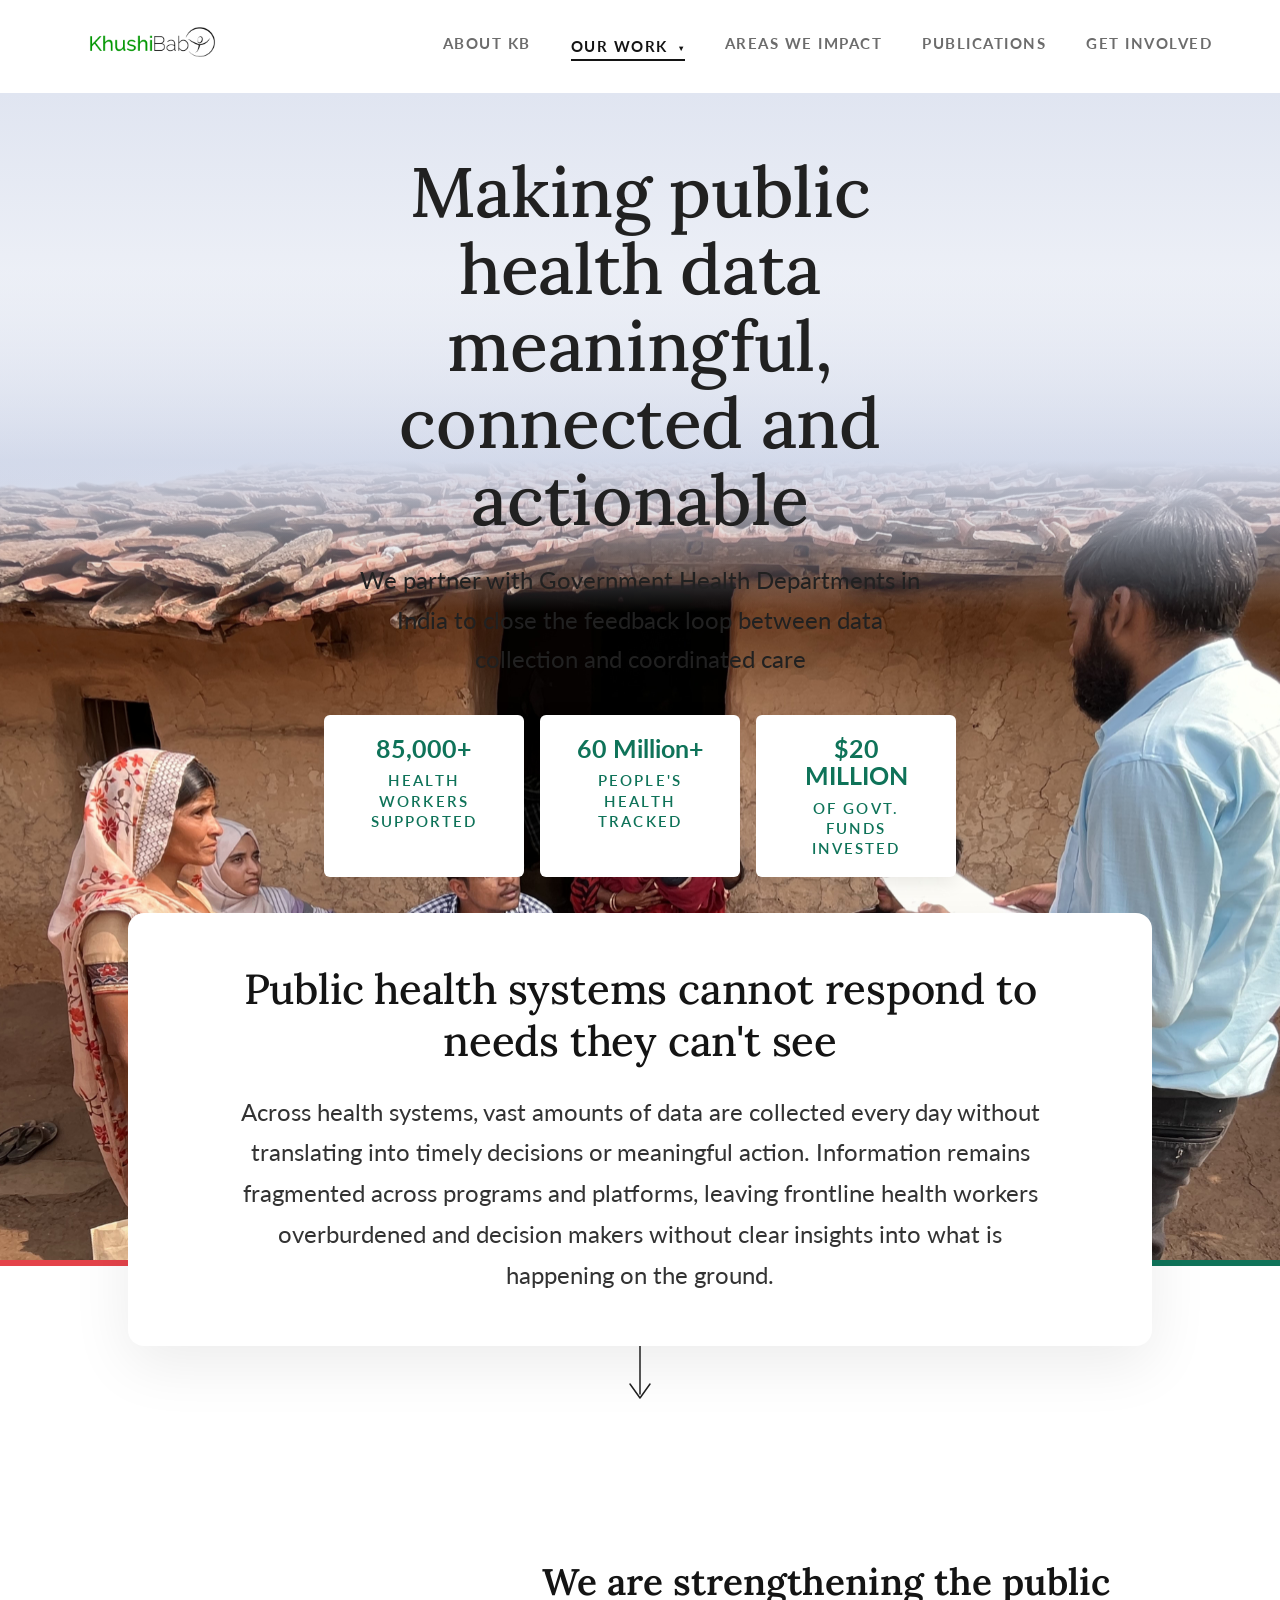
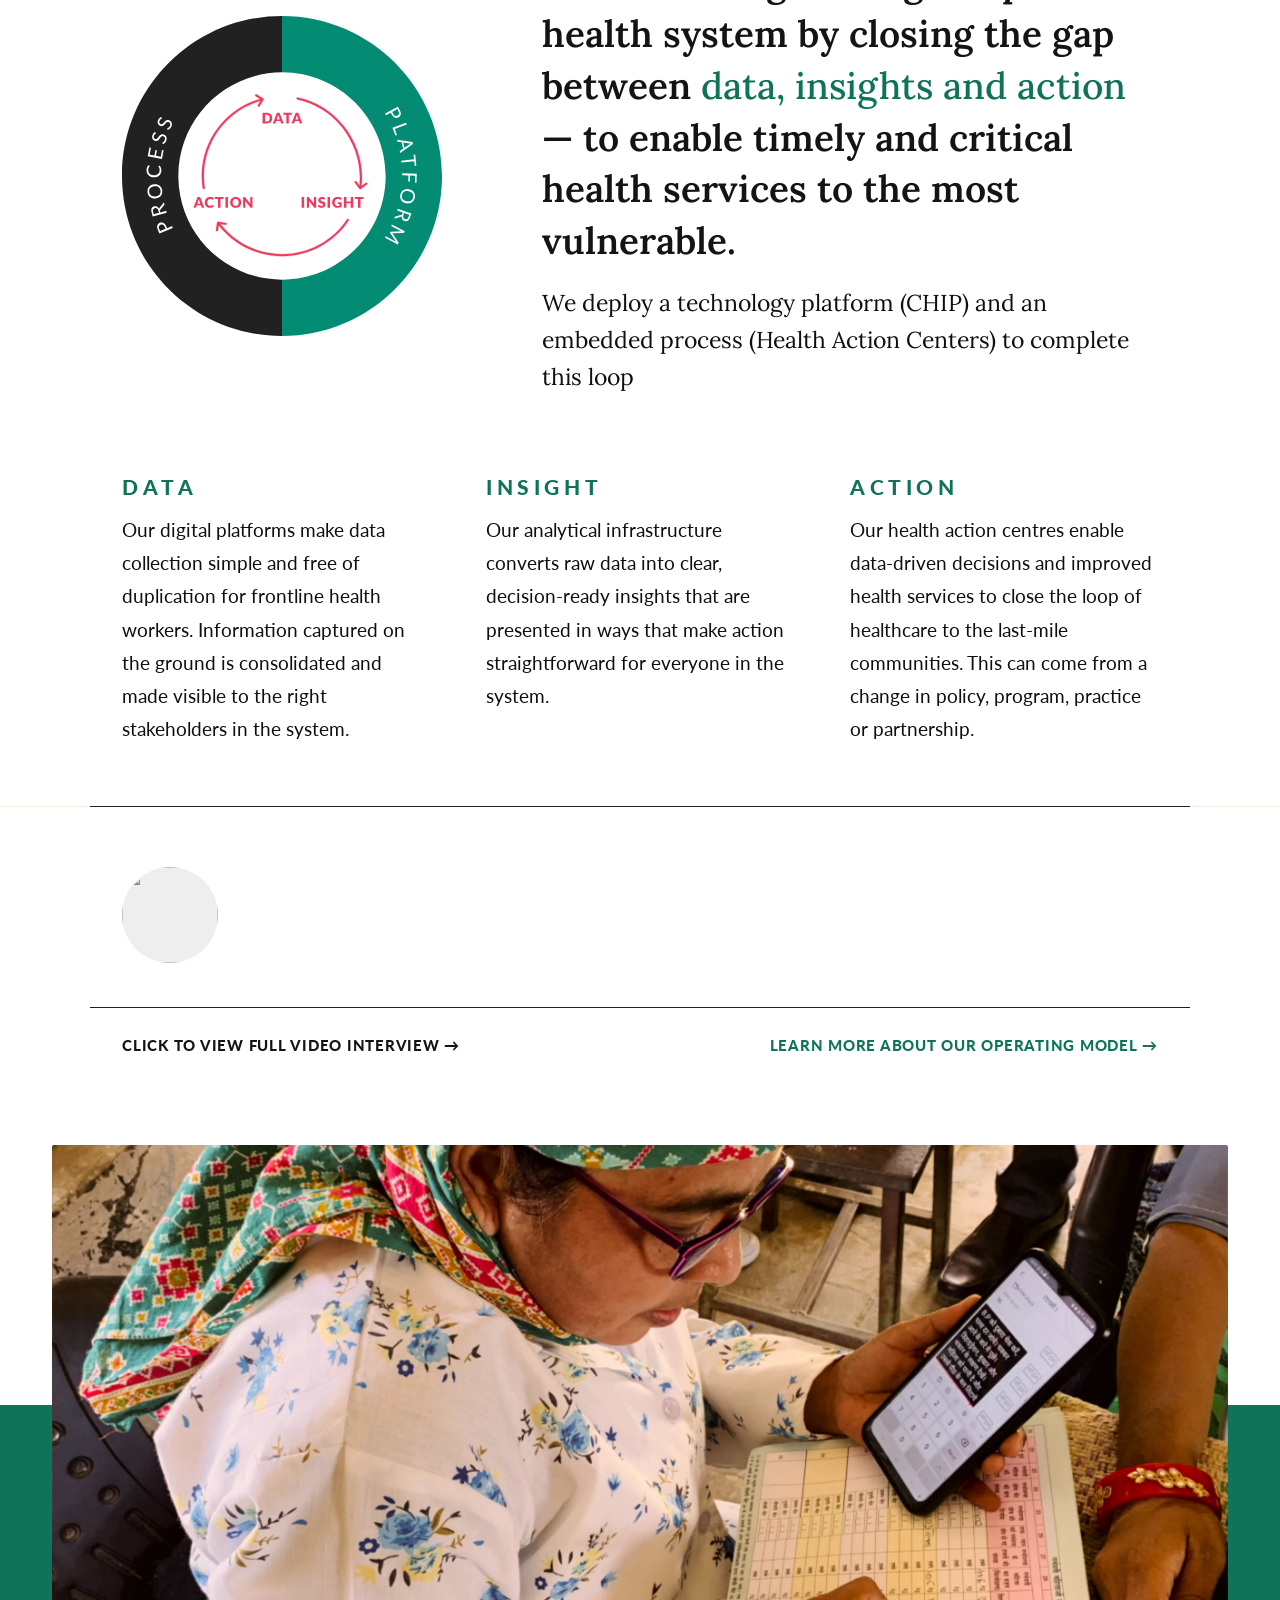
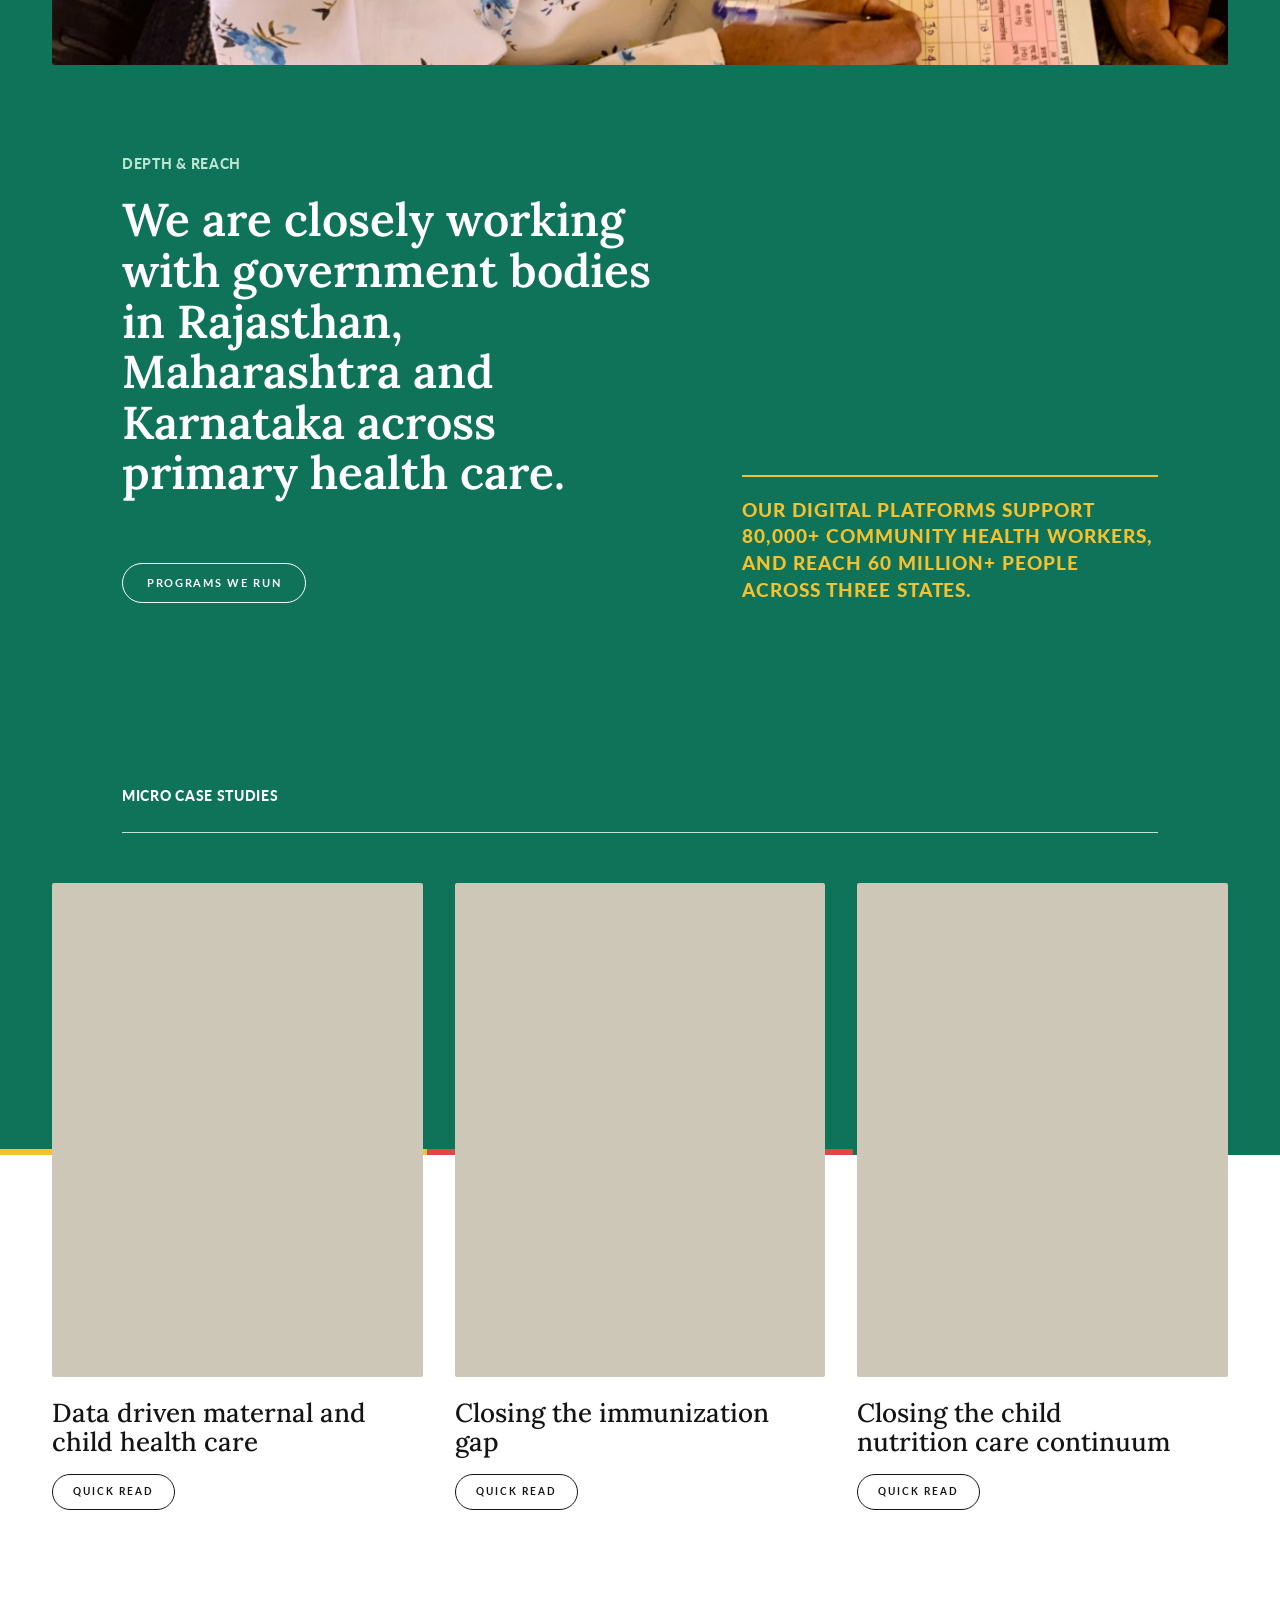
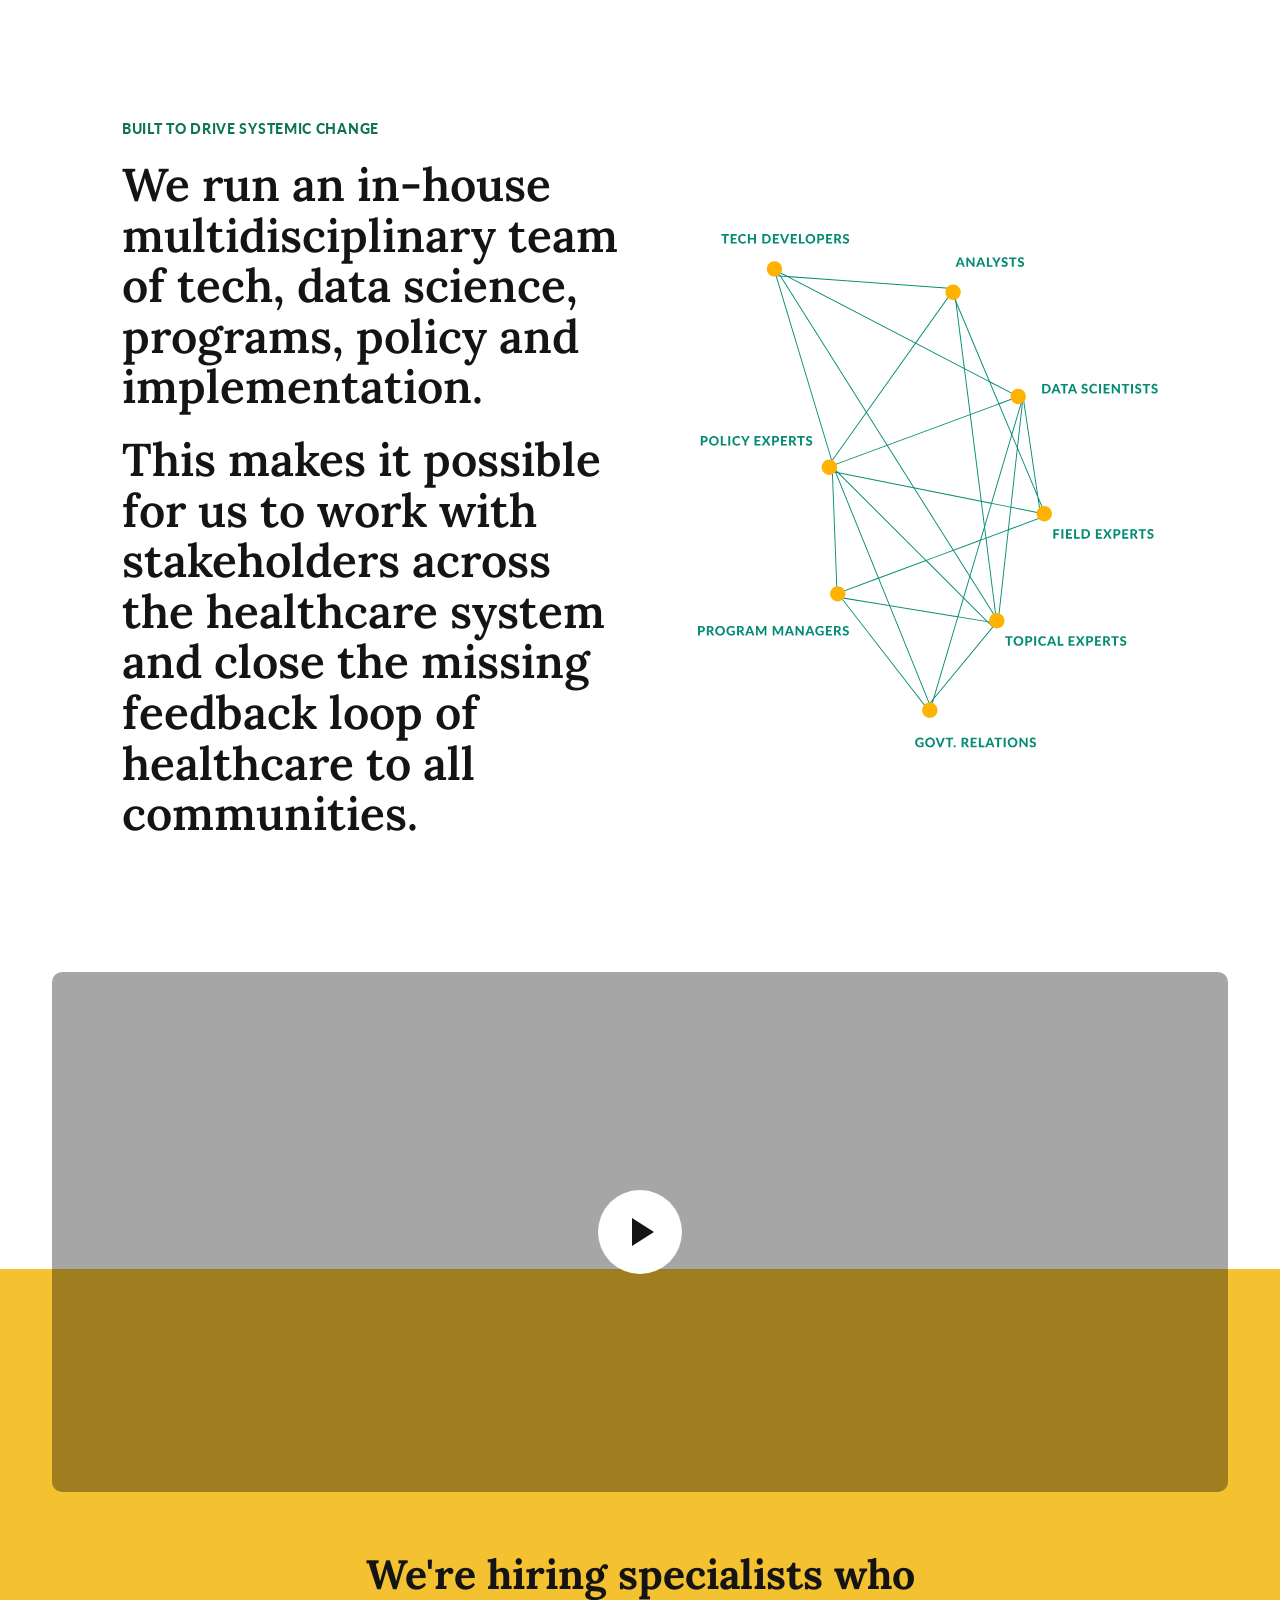
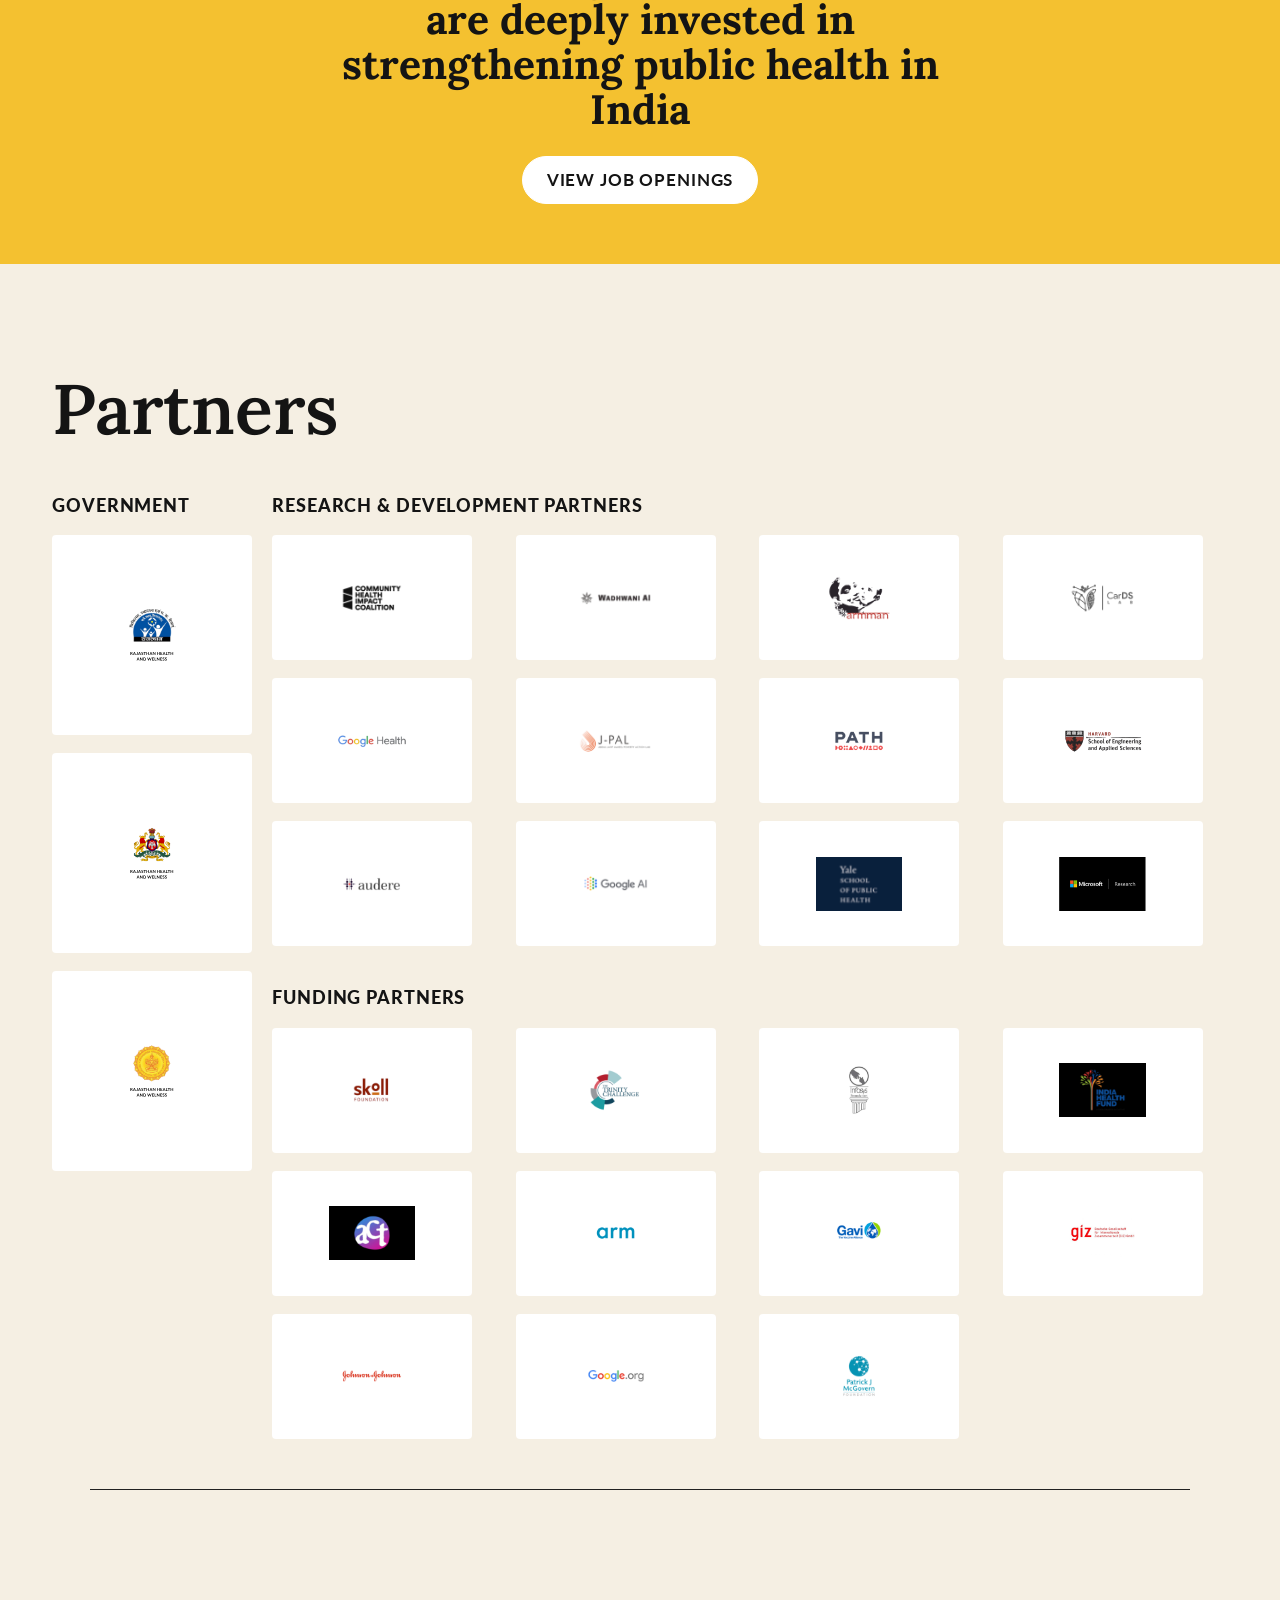
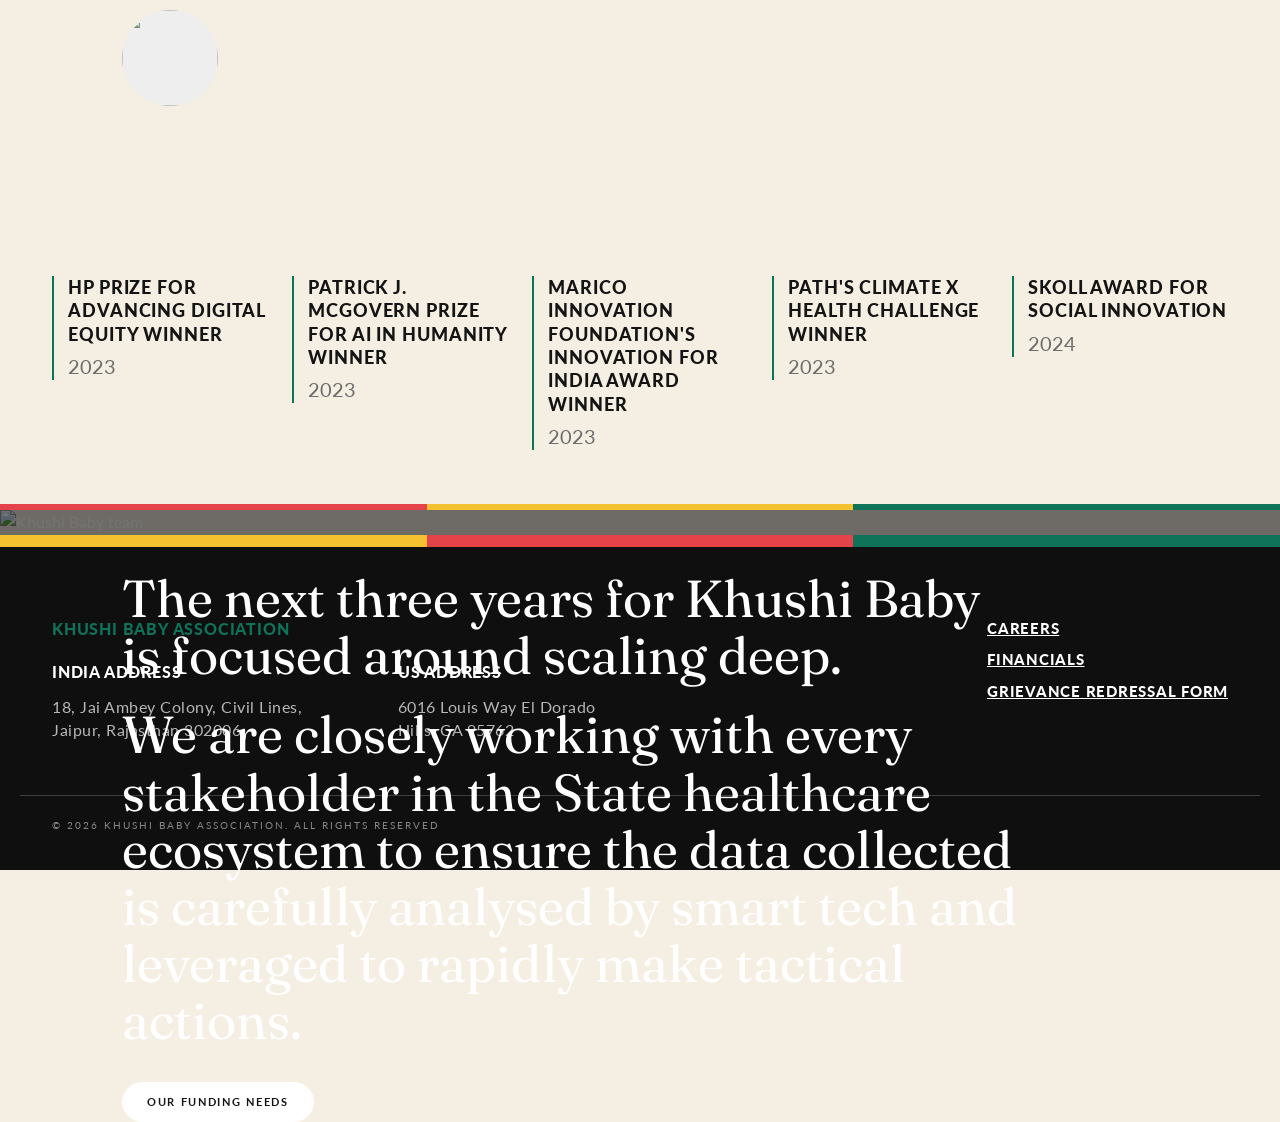
==== index.html @ cdf69fa7 "first commit" ====
<!DOCTYPE html>
<html lang="en">
<head>
<meta charset="UTF-8" />
<meta name="viewport" content="width=device-width, initial-scale=1.0" />
<title>Khushi Baby — Making public health data meaningful</title>
<link rel="preconnect" href="https://fonts.googleapis.com">
<link rel="preconnect" href="https://fonts.gstatic.com" crossorigin>
<link href="https://fonts.googleapis.com/css2?family=Lora:ital,wght@0,400;0,500;0,600;0,700;1,400;1,500&family=Lato:wght@300;400;700;900&family=Fraunces:opsz,wght@72,400;72,500;72,600;72,700&display=swap" rel="stylesheet">
<link rel="stylesheet" href="styles.css">
<style>
  /* =============================================================
     INDEX — page-specific styles (frame-1)
     ============================================================= */

  /* ---------- HERO ---------- */
  .hero-wrap {
    position: relative;
  }
  /* Banner image — natural size, no cropping */
  .hero-wrap .hero-banner {
    width: 100%;
  }
  .hero-wrap .hero-banner img {
    width: 100%;
    height: auto;
    display: block;
  }
  /* All content sits on top of the image */
  .hero-overlay {
    position: absolute;
    top: 0; left: 0; right: 0;
    z-index: 2;
    display: flex;
    flex-direction: column;
    align-items: center;
    text-align: center;
    padding: 60px 32px 80px;
    max-width: 1100px;
    margin: 0 auto;
    left: 50%;
    transform: translateX(-50%);
  }
  .hero-overlay h1 {
    font-size: 70px;
    max-width: 70vw;
    margin: 0 auto 22px;
    line-height: 1.1;
    font-weight: 500;
    color: #212121;
  }
  .hero-overlay .lede {
    max-width: 640px;
    margin: 0 auto 36px;
    font-size: 24px;
    color: #212121;
    line-height: 1.65;
  }
  .hero-stats {
    display: flex;
    gap: 16px;
    justify-content: center;
    flex-wrap: nowrap;
    width: 100%;
    margin-bottom: 36px;
  }

  /* ---------- QUOTE CARD (on hero image, below stats) ---------- */
  .quote-card {
    background: #fff;
    width: 80vw;
    padding: 50px 64px;
    z-index: 3;
    box-shadow: 0 18px 60px rgba(0,0,0,0.08);
    text-align: center;
    border-radius: 16px;
  }
  .quote-card h2 {
    font-family: 'Lora', serif;
    font-size: 42px;
    font-weight: 500;
    margin-bottom: 24px;
    line-height: 1.25;
    max-width: 820px;
    margin-left: auto;
    margin-right: auto;
  }
  .quote-card p {
    font-family: 'Lato', sans-serif;
    max-width: 820px;
    margin: 0 auto;
    font-size: 24px;
    font-weight: 400;
    color: var(--text-body);
    line-height: 1.7;
  }

  /* ---------- DOWN ARROW ---------- */
  .hero-arrow {
    display: flex;
    justify-content: center;
    padding: 40px 0;
    background: #ffffff;
  }

  /* ---------- DIA SECTION (light) ---------- */
  .dia-dark {
    background: #ffffff;
    color: var(--text-body);
    padding: 110px 0 60px;
  }
  .dia-dark-inner {
    max-width: 1100px;
    margin: 0 auto;
    padding: 0 32px;
    display: grid;
    grid-template-columns: 340px 1fr;
    gap: 80px;
    align-items: center;
  }
  .dia-chart { width: 320px; position: relative; }
  .dia-chart img { width: 100%; height: auto; display: block; }

  .dia-dark .lead {
    font-family: 'Lora', serif;
    font-size: 37px;
    color: var(--text-dark);
    line-height: 1.4;
    margin: 0 0 18px;
    font-weight: 600;
  }
  .dia-dark .lead em {
    color: var(--green);
    font-style: normal;
    font-weight: 500;
  }
  .dia-dark .sub {
    font-family: 'Lora', serif;
    font-size: 23px;
    font-weight: 400;
    color: var(--black);
    margin: 0;
    line-height: 1.6;
    max-width: 600px;
  }

  /* DATA / INSIGHT / ACTION three columns */
  .dia-cols-dark {
    max-width: 1100px;
    margin: 80px auto 0;
    padding: 0 32px;
    display: grid;
    grid-template-columns: repeat(3, 1fr);
    gap: 56px;
  }
  .dia-col-dark h4 {
    font-family: 'Lato', sans-serif;
    font-size: 21px;
    letter-spacing: 0.22em;
    text-transform: uppercase;
    color: var(--green);
    margin: 0 0 14px;
    font-weight: 900;
  }
  .dia-col-dark p {
    font-family: 'Lato', sans-serif;
    font-size: 19px;
    font-weight: 400;
    color: var(--black);
    line-height: 1.75;
    margin: 0;
  }

  /* ---------- Section divider ---------- */
  .section-divider {
    border: none;
    border-top: 1px solid #212121;
    max-width: 1100px;
    margin: 0 auto;
    width: 100%;
  }

  /* ---------- NEERAJ TESTIMONIAL (light) ---------- */
  .tst-dark {
    background: #ffffff;
    color: var(--text-body);
    padding: 60px 0 90px;
  }
  .tst-dark-inner {
    max-width: 1100px;
    margin: 0 auto;
    padding: 0 32px;
    display: grid;
    grid-template-columns: 240px 1fr;
    gap: 48px;
    align-items: start;
  }
  .tst-photo-col {
    display: flex;
    flex-direction: column;
    align-items: flex-start;
    text-align: left;
  }
  .tst-dark-inner img {
    width: 96px;
    height: 96px;
    border-radius: 999px;
    object-fit: cover;
    background: #eee;
    margin-bottom: 12px;
  }
  .tst-dark-inner .who {
    font-family: 'Lato', sans-serif;
    font-size: 17px;
    letter-spacing: 0;
    text-transform: uppercase;
    color: var(--text-dark);
    font-weight: 900;
  }
  .tst-dark-inner .role {
    font-family: 'Lato', sans-serif;
    font-size: 16px;
    letter-spacing: 0;
    text-transform: none;
    color: var(--text-muted);
    margin-top: 4px;
    font-weight: 400;
  }
  .tst-dark-inner blockquote {
    margin: 0;
    font-family: 'Lora', serif;
    font-size: 27px;
    color: var(--text-dark);
    line-height: 1.4;
    font-weight: 400;
    font-style: normal;
    letter-spacing: 0;
  }
  .tst-cta-row {
    max-width: 1100px;
    margin: 0 auto;
    padding: 0 32px;
    display: flex;
    justify-content: space-between;
    font-family: 'Lato', sans-serif;
    font-size: 15px;
    font-weight: 900;
    line-height: 1.3;
    letter-spacing: 0.05em;
    text-transform: uppercase;
  }
  .tst-cta-row a {
    color: var(--green);
    text-decoration: none;
  }
  .tst-cta-row a.white {
    color: var(--text-dark);
    text-decoration: none;
  }

  /* ---------- PHOTO BAND (half white / half green) ---------- */
  .img-band-split {
    position: relative;
    width: 100%;
    height: 520px;
  }
  .img-band-top {
    position: absolute;
    top: 0; left: 0; right: 0;
    height: 50%;
    background: #ffffff;
  }
  .img-band-bottom {
    position: absolute;
    bottom: 0; left: 0; right: 0;
    height: 50%;
    background: var(--green);
  }
  .img-band-photo {
    position: absolute;
    top: 0; left: 0; right: 0; bottom: 0;
    max-width: var(--max-w);
    margin: 0 auto;
    padding: 0 32px;
  }
  .img-band-photo img {
    width: 100%;
    height: 100%;
    object-fit: cover;
    border-radius: 2px;
    display: block;
  }

  /* ---------- GREEN CALLOUT (DEPTH & REACH) ---------- */
  .green-callout {
    background: var(--green);
    color: #fff;
    padding: 90px 0;
  }
  .green-callout-inner {
    max-width: 1100px;
    margin: 0 auto;
    padding: 0 32px;
    display: grid;
    grid-template-columns: 1.3fr 1fr;
    gap: 80px;
    align-items: end;
  }
  .green-callout .eyebrow {
    font-family: 'Lato', sans-serif;
    font-weight: 900;
    font-size: 14px;
    line-height: 1.3;
    letter-spacing: 0.05em;
    text-transform: uppercase;
    color: #bde4d1;
    margin-bottom: 22px;
  }
  .green-callout h2 {
    font-family: 'Lora', serif;
    color: #fff;
    font-size: 46px;
    font-weight: 600;
    max-width: 620px;
    margin-bottom: 32px;
    line-height: 1.1;
    letter-spacing: 0;
  }
  .green-callout .yellow-side {
    background: none;
    padding: 0;
  }
  .green-callout .yellow-side p {
    font-family: 'Lato', sans-serif;
    font-size: 19px;
    font-weight: 900;
    line-height: 1.4;
    letter-spacing: 0.05em;
    text-transform: uppercase;
    margin: 0;
    color: var(--yellow);
  }

  /* ---------- CASE STUDIES (split bg) ---------- */
  .cs-split {
    position: relative;
    padding: 90px 0 100px;
  }
  .cs-split-green {
    position: absolute;
    top: 0; left: 0; right: 0;
    height: 50%;
    background: var(--green);
  }
  .cs-stripe {
    position: absolute;
    top: 50%;
    left: 0; right: 0;
    transform: translateY(-50%);
    z-index: 1;
  }
  .cs-split-cream {
    position: absolute;
    bottom: 0; left: 0; right: 0;
    height: 50%;
    background: #ffffff;
  }
  .cs-content {
    position: relative;
    z-index: 2;
  }
  .cs-eyebrow {
    text-align: left;
    max-width: 1100px;
    margin: 0 auto 24px;
    padding: 0 32px;
  }
  .cs-eyebrow .label {
    display: inline-block;
    font-family: 'Lato', sans-serif;
    font-size: 14px;
    letter-spacing: 0.05em;
    text-transform: uppercase;
    color: #fff;
    font-weight: 900;
  }
  .cs-eyebrow-line {
    border: none;
    border-top: 1px solid #bde4d1;
    max-width: calc(1100px - 64px);
    margin: 0 auto 50px;
    width: 100%;
  }
  .cs-grid {
    max-width: var(--max-w);
    margin: 0 auto;
    padding: 0 32px;
    display: grid;
    grid-template-columns: repeat(3, 1fr);
    gap: 32px;
  }
  .cs-card {
    background: transparent;
  }
  .cs-card .ph {
    width: 100%;
    aspect-ratio: 3/4;
    background: #cdc7b7 center/cover no-repeat;
    border-radius: 2px;
    margin-bottom: 22px;
  }
  .cs-card h3 {
    font-family: 'Lora', serif;
    font-size: 26px;
    font-weight: 500;
    line-height: 1.1;
    letter-spacing: 0;
    margin-bottom: 18px;
    max-width: 320px;
  }
  .cs-card .pill {
    display: inline-block;
    padding: 9px 20px;
    border: 1.5px solid var(--text-dark);
    border-radius: 999px;
    font-size: 10px;
    letter-spacing: 0.2em;
    text-transform: uppercase;
    font-weight: 700;
    color: var(--text-dark);
  }

  /* ---------- IN-HOUSE TEAM ---------- */
  .inhouse { padding: 110px 0; background: #ffffff; }
  .inhouse-grid {
    max-width: 1100px;
    margin: 0 auto;
    padding: 0 32px;
    display: grid;
    grid-template-columns: 1fr 460px;
    gap: 80px;
    align-items: center;
  }
  .inhouse-grid .eyebrow {
    font-family: 'Lato', sans-serif;
    font-weight: 900;
    font-size: 14px;
    line-height: 1.3;
    letter-spacing: 0.05em;
    text-transform: uppercase;
    margin-bottom: 22px;
  }
  .inhouse-grid p {
    font-family: 'Lora', serif;
    font-size: 46px;
    font-weight: 600;
    color: var(--text-dark);
    line-height: 1.1;
    letter-spacing: 0;
    margin-bottom: 22px;
  }

  /* ---------- VIDEO + HIRING SPLIT ---------- */
  .video-hiring-split {
    position: relative;
  }
  .vh-top {
    position: absolute;
    top: 0; left: 0; right: 0;
    height: 33.33%;
    background: #ffffff;
  }
  .vh-bottom {
    position: absolute;
    top: 33.33%; left: 0; right: 0;
    bottom: 0;
    background: var(--yellow);
  }
  .video-band {
    position: relative;
    z-index: 1;
    width: 100%;
    max-width: var(--max-w);
    margin: 0 auto;
    padding: 0 32px;
    height: 520px;
  }
  .video-band video {
    position: absolute;
    top: 0; left: 32px; right: 32px; bottom: 0;
    width: calc(100% - 64px);
    height: 100%;
    object-fit: cover;
    border-radius: 10px;
  }
  .video-band::after {
    content: '';
    position: absolute;
    top: 0; left: 32px; right: 32px; bottom: 0;
    background: rgba(0,0,0,0.35);
    border-radius: 10px;
  }
  .video-band .play {
    position: absolute;
    top: 50%; left: 50%;
    transform: translate(-50%, -50%);
    width: 84px; height: 84px;
    border-radius: 999px;
    background: #fff;
    z-index: 2;
    display: flex;
    align-items: center;
    justify-content: center;
  }
  .video-band .play::before {
    content: '';
    width: 0; height: 0;
    border-style: solid;
    border-width: 14px 0 14px 22px;
    border-color: transparent transparent transparent var(--text-dark);
    margin-left: 6px;
  }

  /* ---------- HIRING STRIP (yellow) ---------- */
  .hiring {
    position: relative;
    z-index: 1;
    background: var(--yellow);
    padding: 60px 24px;
    text-align: center;
  }
  .hiring h2 {
    font-family: 'Lora', serif;
    font-size: 41px;
    font-weight: 700;
    max-width: 620px;
    margin: 0 auto 24px;
    color: var(--text-dark);
    line-height: 1.1;
    letter-spacing: 0;
    text-align: center;
  }
  .hiring-btn {
    font-family: 'Lato', sans-serif !important;
    font-size: 17px !important;
    font-weight: 700 !important;
    letter-spacing: 0.05em !important;
    line-height: 1.4 !important;
    background: #fff !important;
    color: var(--text-dark) !important;
    border-color: #fff !important;
    border-radius: 999px !important;
  }
  .hiring-btn:hover {
    background: var(--text-dark) !important;
    color: #fff !important;
  }

  /* ---------- PARTNERS (dark) ---------- */
  .partners-dark {
    background: var(--bg-cream);
    color: var(--text-body);
    padding: 110px 0 40px;
  }
  .partners-dark h2 {
    font-family: 'Lora', serif;
    font-size: 70px;
    font-weight: 600;
    line-height: 1;
    letter-spacing: 0;
    max-width: var(--max-w);
    margin: 0 auto 50px;
    padding: 0 32px;
    color: var(--text-dark);
  }
  /* Partners two-column layout: gov sidebar + R&D/funding grid */
  .partners-row {
    max-width: var(--max-w);
    margin: 0 auto 36px;
    padding: 0 32px;
    display: grid;
    grid-template-columns: 180px 1fr;
    gap: 40px;
    align-items: start;
  }
  .partners-gov-col {}
  .partners-rd-col {}
  .p-label-dark {
    font-family: 'Lato', sans-serif;
    font-size: 18px;
    font-weight: 900;
    line-height: 1.3;
    letter-spacing: 0.05em;
    text-transform: uppercase;
    color: var(--text-dark);
    margin-bottom: 18px;
  }
  .logo-grid-dark {
    display: grid;
    grid-template-columns: repeat(4, 1fr);
    gap: 18px;
    align-items: center;
  }
  .logo-grid-dark.gov { grid-template-columns: 1fr; }
  .logo-grid-dark.funding { grid-template-columns: repeat(4, 1fr); }
  .logo-grid-dark .cell {
    background: #fff;
    border-radius: 4px;
    padding: 10px;
    display: flex;
    align-items: center;
    justify-content: center;
    width: 200px;
    height: 125px;
  }
  .logo-grid-dark.gov .cell { width: 200px; height: 200px; padding: 10px; }
  .logo-grid-dark img {
    max-height: 54px;
    width: auto;
    max-width: 100%;
    object-fit: contain;
  }
  .logo-grid-dark.gov img { max-height: 70px; }

  /* ---------- RAKESH TESTIMONIAL (dark, inline after partners) ---------- */
  .tst2-dark {
    background: var(--bg-cream);
    padding: 80px 0 100px;
  }
  .tst2-dark-inner {
    max-width: 1100px;
    margin: 0 auto;
    padding: 0 32px;
    display: grid;
    grid-template-columns: 240px 1fr;
    gap: 48px;
    align-items: start;
  }
  .tst2-dark-inner img {
    width: 96px; height: 96px;
    border-radius: 999px;
    object-fit: cover;
    background: #eee;
    margin-bottom: 12px;
  }
  .tst2-dark-inner .who {
    font-family: 'Lato', sans-serif;
    font-size: 17px;
    letter-spacing: 0;
    text-transform: uppercase;
    color: var(--text-dark);
    font-weight: 900;
  }
  .tst2-dark-inner .role {
    font-family: 'Lato', sans-serif;
    font-size: 16px;
    letter-spacing: 0;
    text-transform: none;
    color: var(--text-muted);
    margin-top: 4px;
    font-weight: 400;
  }
  .tst2-dark-inner blockquote {
    margin: 0;
    font-family: 'Lora', serif;
    font-size: 27px;
    color: var(--text-dark);
    line-height: 1.4;
    font-weight: 400;
    font-style: normal;
    letter-spacing: 0;
  }

  /* ---------- AWARDS STRIP ---------- */
  .awards-strip {
    background: var(--bg-cream);
    padding: 54px 0;
  }
  .awards-strip .inner {
    max-width: var(--max-w);
    margin: 0 auto;
    padding: 0 32px;
    display: grid;
    grid-template-columns: repeat(5, 1fr);
    gap: 24px;
    align-items: start;
  }
  .awards-strip .cell {
    font-family: 'Lato', sans-serif;
    font-size: 20px;
    font-weight: 400;
    line-height: 1.4;
    letter-spacing: 0;
    color: var(--text-muted);
    border-left: 2px solid var(--green);
    padding-left: 14px;
    min-height: 64px;
  }
  .awards-strip .cell strong {
    display: block;
    color: var(--text-dark);
    margin-bottom: 6px;
    font-family: 'Lato', sans-serif;
    font-weight: 900;
    font-size: 18px;
    letter-spacing: 0.05em;
    line-height: 1.3;
    text-transform: uppercase;
  }

  /* ---------- NEXT 3 YEARS (dark) ---------- */
  .next3 {
    position: relative;
    color: #fff;
  }
  .next3 .next3-bg {
    width: 100%;
  }
  .next3 .next3-bg img {
    width: 100%;
    height: auto;
    display: block;
  }
  .next3::after {
    content: '';
    position: absolute;
    top: 0; left: 0; right: 0; bottom: 0;
    background: rgba(0,0,0,0.55);
    z-index: 1;
  }
  .next3 .inner {
    position: absolute;
    top: 60px;
    left: 50%;
    transform: translateX(-50%);
    z-index: 2;
    max-width: 1100px;
    width: 100%;
    padding: 0 32px;
  }
  .next3 h2 {
    font-family: 'Fraunces', serif;
    color: #fff;
    font-size: 52px;
    font-weight: 400;
    max-width: 900px;
    margin-bottom: 22px;
    line-height: 1.1;
    letter-spacing: 0;
  }
  .next3 p {
    font-family: 'Fraunces', serif;
    max-width: 900px;
    color: #fff;
    font-size: 52px;
    font-weight: 400;
    line-height: 1.1;
    letter-spacing: 0;
    margin: 0 0 32px;
  }
  .next3 .btn { background: #fff; color: var(--text-dark); border-color: #fff; }
  .next3 .btn:hover { background: var(--text-dark); color: #fff; border-color: var(--text-dark); }

  /* ---------- GROUP PHOTO ---------- */

  @media (max-width: 900px) {
    .hero-content h1 { font-size: 34px; }
    .quote-card { margin-top: -80px; padding: 36px 24px; }
    .dia-dark-inner,
    .green-callout-inner,
    .inhouse-grid,
    .tst-dark-inner,
    .tst2-dark-inner { grid-template-columns: 1fr; gap: 32px; }
    .dia-cols-dark,
    .cs-grid { grid-template-columns: 1fr; }
    .partners-row { grid-template-columns: 1fr; }
    .logo-grid-dark { grid-template-columns: repeat(2, 1fr); }
    .logo-grid-dark.gov { grid-template-columns: repeat(2, 1fr); }
    .awards-strip .inner { grid-template-columns: 1fr 1fr; }
    .dia-chart { margin: 0 auto; }
  }
</style>
</head>
<body>

<!-- NAV -->
<header class="nav">
  <div class="nav-inner">
    <a href="index.html" class="nav-logo"><img src="KB-logo.svg" alt="Khushi Baby" style="height:36px;width:auto;display:inline-block;"></a>
    <nav class="nav-links">
      <a href="#">ABOUT KB</a>
      <div class="nav-item">
        <a href="index.html" class="active">OUR WORK <span class="caret">▾</span></a>
        <div class="nav-dropdown">
          <a href="index.html" class="active">Overview</a>
          <a href="operating-system.html">Operating System</a>
          <a href="chip.html">CHIP Platform</a>
          <a href="health-action-centers.html">Health Action Centers</a>
        </div>
      </div>
      <a href="#">AREAS WE IMPACT</a>
      <a href="#">PUBLICATIONS</a>
      <a href="#">GET INVOLVED</a>
    </nav>
  </div>
</header>

<!-- HERO -->
<section class="hero-wrap">
  <div class="hero-banner">
    <img src="frame-1/hero_banner.svg" alt="Khushi Baby community health work">
  </div>
  <div class="hero-overlay">
    <h1 data-bind="brand.tagline"></h1>
    <p class="lede" data-bind="brand.lede"></p>
    <div class="hero-stats" data-repeat="stats">
      <div class="stat-chip" data-template>
        <span class="num" data-bind="num"></span>
        <span class="lbl" data-bind="label"></span>
      </div>
    </div>
    <div class="quote-card">
      <h2 data-bind="quote.title"></h2>
      <p data-bind="quote.body"></p>
    </div>
  </div>
</section>

<!-- BRAND STRIPE -->
<div class="brand-stripe thin">
  <span class="s-red"></span><span class="s-yellow"></span><span class="s-green"></span>
</div>

<!-- DOWN ARROW after stripe -->
<div class="hero-arrow">
  <svg width="30" height="100" viewBox="0 0 30 100" fill="none">
    <path d="M15 0L15 88" stroke="#212121" stroke-width="1.5" stroke-linecap="round"/>
    <path d="M5 78L15 92L25 78" stroke="#212121" stroke-width="1.5" stroke-linecap="round" stroke-linejoin="round"/>
  </svg>
</div>

<!-- DIA (light) -->
<section class="dia-dark">
  <div class="dia-dark-inner">
    <div class="dia-chart">
      <img src="frame-1/process_platform.svg" alt="Data-Insight-Action cycle within Platform and Process" style="width:100%;height:auto;">
    </div>
    <div>
      <p class="lead">We are strengthening the public health system by closing the gap between <em>data, insights and action</em> — to enable timely and critical health services to the most vulnerable.</p>
<p class="sub">We deploy a technology platform (CHIP) and an embedded process (Health Action Centers) to complete this loop </p>
      <!--      <p class="sub">We do this through a cycle of <strong>D</strong>ata collection, <strong>I</strong>nsights generation and <strong>A</strong>ction looped back to the last-mile community.</p>-->
    </div>
  </div>

  <div class="dia-cols-dark" data-repeat="dia">
    <div class="dia-col-dark" data-template>
      <h4 data-bind="title"></h4>
      <p data-bind="body"></p>
    </div>
  </div>
</section>

<!-- Thin black line -->
<hr class="section-divider">

<!-- NEERAJ TESTIMONIAL -->
<section class="tst-dark">
  <div class="tst-dark-inner">
    <div class="tst-photo-col">
      <img id="t1-photo" src="" alt="">
      <div class="who" id="t1-name"></div>
      <div class="role" id="t1-role"></div>
    </div>
    <div>
      <blockquote id="t1-quote"></blockquote>
    </div>
  </div>
  <hr class="section-divider" style="margin: 28px auto;">
  <div class="tst-cta-row">
    <a href="#" class="white">CLICK TO VIEW FULL VIDEO INTERVIEW →</a>
    <a href="operating-system.html">LEARN MORE ABOUT OUR OPERATING MODEL →</a>
  </div>
</section>

<!-- PHOTO BAND (half white / half green) -->
<div class="img-band-split">
  <div class="img-band-top"></div>
  <div class="img-band-bottom"></div>
  <div class="img-band-photo">
    <img src="frame-1/LANDING/img-2.webp" alt="">
  </div>
</div>

<!-- GREEN CALLOUT (DEPTH & REACH) -->
<section class="green-callout">
  <div class="green-callout-inner">
    <div>
      <span class="eyebrow" data-bind="depthReach.eyebrow" style="color:#bde4d1;"></span>
      <h2 data-bind="depthReach.title"></h2>
      <a href="operating-system.html" class="btn btn-light" style="margin-top:32px;" data-bind="depthReach.cta"></a>
    </div>
    <div class="yellow-side">
      <hr style="border: none; border-top: 2px solid var(--yellow); margin: 0 0 20px;">
      <p data-bind="depthReach.sideNote"></p>
    </div>
  </div>
</section>

<!-- CASE STUDIES (half green / stripe / half cream) -->
<section class="cs-split">
  <div class="cs-split-green"></div>
  <div class="brand-stripe thin cs-stripe">
    <span class="s-yellow"></span><span class="s-red"></span><span class="s-green"></span>
  </div>
  <div class="cs-split-cream"></div>
  <div class="cs-content">
    <div class="cs-eyebrow">
      <span class="label">MICRO CASE STUDIES</span>
    </div>
    <hr class="cs-eyebrow-line">
    <div class="cs-grid" data-repeat="caseStudies">
      <div class="cs-card" data-template>
        <div class="ph" data-cs-img></div>
        <h3 data-bind="title"></h3>
        <a href="#" class="pill">QUICK READ</a>
      </div>
    </div>
  </div>
</section>

<!-- IN-HOUSE TEAM -->
<section class="inhouse">
  <div class="inhouse-grid">
    <div>
      <span class="eyebrow" data-bind="inhouse.eyebrow"></span>
      <p data-bind="inhouse.p1"></p>
      <p data-bind="inhouse.p2"></p>
    </div>
    <div>
      <img src="frame-1/diagrams/diagram-2.svg" alt="Multidisciplinary team network" style="width:100%;height:auto;">
    </div>
  </div>
</section>

<!-- VIDEO + HIRING (1/3 white, 2/3 yellow) -->
<div class="video-hiring-split">
  <div class="vh-top"></div>
  <div class="vh-bottom"></div>
  <div class="video-band">
    <video autoplay muted loop playsinline>
      <source src="frame-1/VIDEO.mp4" type="video/mp4">
    </video>
    <div class="play" aria-label="Play video"></div>
  </div>
  <div class="hiring">
    <h2 data-bind="hiring.title"></h2>
    <a href="#" class="btn hiring-btn" data-bind="hiring.cta"></a>
  </div>
</div>

<!-- PARTNERS (dark) -->
<section class="partners-dark" id="partners">
  <h2>Partners</h2>

  <!-- Government (left) + R&D (right) side-by-side -->
  <div class="partners-row">
    <div class="partners-gov-col">
      <div class="p-label-dark">GOVERNMENT</div>
      <div class="logo-grid-dark gov" data-repeat="partners.government">
        <div class="cell" data-template>
          <img src="" alt="" data-bind-src="img">
        </div>
      </div>
    </div>
    <div class="partners-rd-col">
      <div class="p-label-dark">RESEARCH &amp; DEVELOPMENT PARTNERS</div>
      <div class="logo-grid-dark rd" data-repeat="partners.rd">
        <div class="cell" data-template>
          <img src="" alt="" data-bind-src="img">
        </div>
      </div>

      <div class="p-label-dark" style="margin-top: 40px;">FUNDING PARTNERS</div>
      <div class="logo-grid-dark funding" data-repeat="partners.funding">
        <div class="cell" data-template>
          <img src="" alt="" data-bind-src="img">
        </div>
      </div>
    </div>
  </div>
  <hr class="section-divider" style="margin: 50px auto 0;">
</section>

<!-- RAKESH TESTIMONIAL -->
<section class="tst2-dark">
  <div class="tst2-dark-inner">
    <div class="tst-photo-col">
      <img id="t2-photo" src="" alt="">
      <div class="who" id="t2-name"></div>
      <div class="role" id="t2-role"></div>
    </div>
    <div>
      <blockquote id="t2-quote"></blockquote>
    </div>
  </div>
</section>

<!-- AWARDS STRIP -->
<section class="awards-strip">
  <div class="inner" data-repeat="awards">
    <div class="cell" data-template>
      <strong data-bind="title"></strong>
      <span data-bind="year"></span>
    </div>
  </div>
</section>

<!-- BRAND STRIPE -->
<div class="brand-stripe thin">
  <span class="s-red"></span><span class="s-yellow"></span><span class="s-green"></span>
</div>

<!-- NEXT 3 YEARS (image background) -->
<section class="next3">
  <div class="next3-bg">
    <img src="frame-1/LANDING/img-3.svg" alt="Khushi Baby team">
  </div>
  <div class="inner">
    <h2 data-bind="next3.p1"></h2>
    <p data-bind="next3.p2"></p>
    <a href="#" class="btn" data-bind="next3.cta"></a>
  </div>
</section>

<!-- BRAND STRIPE -->
<div class="brand-stripe">
  <span class="s-yellow"></span><span class="s-red"></span><span class="s-green"></span>
</div>

<!-- FOOTER -->
<footer class="footer">
  <div class="footer-inner">
    <div>
      <h5 class="footer-org" data-bind="footer.org"></h5>
      <div class="f-address-row">
        <div class="f-address">
          <h5 class="footer-label">INDIA ADDRESS</h5>
          <p data-bind="footer.india"></p>
        </div>
        <div class="f-address">
          <h5 class="footer-label">US ADDRESS</h5>
          <p data-bind="footer.us"></p>
        </div>
      </div>
    </div>
    <div class="f-links" data-repeat="footer.links">
      <a data-template href="" data-bind-href="href" data-bind="label"></a>
    </div>
  </div>
  <div class="footer-bottom" data-bind="footer.copy"></div>
</footer>

<script src="render.js"></script>
<script>
  // Case-study background images & testimonials — post-render hook
  document.addEventListener('DOMContentLoaded', function(){
    setTimeout(function(){
      var data = window.KB_DATA;
      if (!data) return;

      // case study photos
      var csCards = document.querySelectorAll('.cs-card .ph');
      (data.caseStudies || []).forEach(function(item, i){
        if (csCards[i] && item.img) {
          csCards[i].style.backgroundImage = "url('" + item.img + "')";
        }
      });

      // testimonials
      if (data.testimonials) {
        var t1 = data.testimonials[0], t2 = data.testimonials[1];
        if (t1) {
          document.getElementById('t1-photo').src = t1.photo;
          document.getElementById('t1-name').textContent = t1.name;
          document.getElementById('t1-role').textContent = t1.role;
          document.getElementById('t1-quote').textContent = '"' + t1.quote + '"';
        }
        if (t2) {
          document.getElementById('t2-photo').src = t2.photo;
          document.getElementById('t2-name').textContent = t2.name;
          document.getElementById('t2-role').textContent = t2.role;
          document.getElementById('t2-quote').textContent = '"' + t2.quote + '"';
        }
      }
    }, 150);
  });
</script>

</body>
</html>
---- styles.css ----
/* ========================================================================
   Khushi Baby — shared styles
   ======================================================================== */

:root {
  --bg-cream:       #f5efe3;
  --bg-light:       #fbf7ef;
  --bg-soft:        #efe8d9;
  --text-dark:      #141414;
  --text-body:      #333333;
  --text-muted:     #6c6c6c;
  --green:          #0f7359;
  --green-dia:      #038C73;
  --green-deep:     #0a5a45;
  --green-dark:     #083d30;
  --coral:          #ef3a5d;
  --coral-soft:     #e25573;
  --yellow:         #f4c130;
  --yellow-soft:    #f6cd4c;
  --black:          #0f0f0f;
  --stripe-red:     #e4434a;
  --stripe-yellow:  #f4c130;
  --stripe-green:   #0f7359;
  --border:         #e3ddd1;
  --card:           #ffffff;
  --max-w:          1240px;
}

* { box-sizing: border-box; }

html, body {
  margin: 0;
  padding: 0;
  background: var(--bg-cream);
  color: var(--text-body);
  font-family: 'Lato', -apple-system, BlinkMacSystemFont, 'Segoe UI', Roboto, sans-serif;
  font-size: 16px;
  line-height: 1.55;
  -webkit-font-smoothing: antialiased;
  -moz-osx-font-smoothing: grayscale;
}

img, svg { max-width: 100%; display: block; }
a { color: inherit; text-decoration: none; }

h1, h2, h3, h4 {
  font-family: 'Lora', 'Cardo', Georgia, serif;
  color: var(--text-dark);
  margin: 0;
  letter-spacing: -0.005em;
  line-height: 1.12;
  font-weight: 500;
}
h1 { font-size: 64px; }
h2 { font-size: 44px; }
h3 { font-size: 28px; }
h4 { font-size: 20px; }

p { margin: 0 0 1em 0; }

.container {
  max-width: var(--max-w);
  margin: 0 auto;
  padding: 0 32px;
}

.eyebrow {
  font-family: 'Lato', sans-serif;
  font-size: 11px;
  letter-spacing: 0.18em;
  text-transform: uppercase;
  color: var(--green);
  font-weight: 700;
  margin-bottom: 14px;
  display: block;
}

/* ---------- Nav ---------- */
.nav {
  position: relative;
  z-index: 10;
  padding: 24px 0;
  background: #ffffff;
  color: var(--text-dark);
}
.nav-inner {
  max-width: var(--max-w);
  margin: 0 auto;
  padding: 0 48px;
  display: flex;
  align-items: center;
  justify-content: space-between;
}
.nav-logo {
  font-family: 'Lora', serif;
  font-size: 22px;
  color: var(--green);
  font-weight: 500;
  letter-spacing: 0.01em;
}
.nav-logo img { display: inline-block; height: 36px; width: auto; }
.nav-links {
  display: flex;
  gap: 40px;
  align-items: center;
  font-family: 'Lato', sans-serif;
  font-size: 15px;
  letter-spacing: 0.1em;
  text-transform: uppercase;
  font-weight: 700;
}
.nav-links a {
  color: var(--text-muted);
  transition: color .2s;
  position: relative;
  padding-bottom: 6px;
}
.nav-links a:hover { color: var(--text-dark); }
.nav-links a.active {
  color: var(--text-dark);
}
.nav-links a.active::after {
  content: '';
  position: absolute;
  left: 0; right: 0; bottom: 0;
  height: 1.5px;
  background: var(--text-dark);
}

/* ---------- Nav dropdown ---------- */
.nav-item { position: relative; }
.nav-item > a .caret {
  display: inline-block;
  margin-left: 6px;
  font-size: 8px;
  transform: translateY(-1px);
}
.nav-dropdown {
  position: absolute;
  top: calc(100% + 10px);
  left: -20px;
  min-width: 240px;
  background: #fff;
  border: 1px solid var(--border);
  border-radius: 4px;
  padding: 10px 0;
  box-shadow: 0 12px 32px rgba(0,0,0,0.1);
  opacity: 0;
  visibility: hidden;
  transform: translateY(6px);
  transition: opacity .18s ease, transform .18s ease, visibility .18s;
  z-index: 30;
}
.nav-item:hover .nav-dropdown,
.nav-item:focus-within .nav-dropdown {
  opacity: 1;
  visibility: visible;
  transform: translateY(0);
}
.nav-dropdown a {
  display: block;
  padding: 10px 22px;
  font-size: 11px;
  letter-spacing: 0.14em;
  text-transform: uppercase;
  font-weight: 600;
  color: var(--text-muted);
  transition: background .18s, color .18s;
}
.nav-dropdown a:hover { background: var(--bg-cream); color: var(--text-dark); }
.nav-dropdown a.active { color: var(--text-dark); }

/* ---------- Button ---------- */
.btn {
  display: inline-block;
  padding: 11px 24px;
  border-radius: 999px;
  font-size: 10.5px;
  letter-spacing: 0.16em;
  text-transform: uppercase;
  font-weight: 700;
  border: 1.5px solid var(--text-dark);
  background: transparent;
  color: var(--text-dark);
  cursor: pointer;
  transition: .2s all;
}
.btn:hover { background: var(--text-dark); color: #fff; }
.btn-light { border-color: #fff; color: #fff; }
.btn-light:hover { background: #fff; color: var(--text-dark); }
.btn-green { background: var(--green); color: #fff; border-color: var(--green); }
.btn-green:hover { background: var(--green-deep); border-color: var(--green-deep); }

/* ---------- Brand stripe (red / yellow / green) ---------- */
.brand-stripe {
  display: flex;
  height: 12px;
  width: 100%;
}
.brand-stripe span { flex: 1; }
.brand-stripe .s-red    { background: var(--stripe-red); }
.brand-stripe .s-yellow { background: var(--stripe-yellow); }
.brand-stripe .s-green  { background: var(--stripe-green); }
.brand-stripe.thin { height: 6px; }

/* ---------- Footer ---------- */
.footer {
  background: var(--black);
  color: #ffffff;
  padding: 72px 0 36px;
  font-size: 12.5px;
  letter-spacing: 0.04em;
}
.footer-inner {
  max-width: var(--max-w);
  margin: 0 auto;
  padding: 0 32px;
  display: grid;
  grid-template-columns: 1fr 1fr;
  gap: 56px;
}
.footer-org {
  font-family: 'Lato', sans-serif;
  font-weight: 900;
  font-size: 16px;
  line-height: 1.3;
  letter-spacing: 0.05em;
  text-transform: uppercase;
  color: var(--green);
  margin: 0 0 14px;
}
.footer-label {
  font-family: 'Lato', sans-serif;
  font-weight: 900;
  font-size: 16px;
  line-height: 1.3;
  letter-spacing: 0.05em;
  text-transform: uppercase;
  color: #ffffff;
  margin: 0 0 14px;
}
.f-address-row {
  display: flex;
  flex-wrap: nowrap;
  gap: 48px;
  margin-top: 22px;
}
.footer .f-address { color: rgba(255,255,255,0.7); line-height: 1.4; font-size: 16px; font-family: 'Lato', sans-serif; font-weight: 400; }
.footer .f-address p { margin: 0 0 6px; }
.footer .f-links {
  text-align: left;
  justify-self: end;
}
.footer .f-links a {
  display: block;
  text-transform: uppercase;
  letter-spacing: 0.05em;
  font-size: 15px;
  line-height: 1.3;
  margin-bottom: 12px;
  color: #ffffff;
  font-weight: 900;
  font-family: 'Lato', sans-serif;
  text-decoration: underline;
}
.footer-bottom {
  max-width: var(--max-w);
  margin: 48px auto 0;
  padding: 22px 32px 0;
  border-top: 1px solid rgba(255,255,255,0.2);
  font-size: 10px;
  letter-spacing: 0.2em;
  text-transform: uppercase;
  color: rgba(255,255,255,0.5);
}

/* ---------- Section spacing ---------- */
section { position: relative; }

/* ---------- Stat chips (hero) ---------- */
.stat-row {
  display: flex;
  gap: 14px;
  justify-content: center;
  flex-wrap: wrap;
}
.stat-chip {
  background: #fff;
  border-radius: 6px;
  padding: 20px 28px 18px;
  min-width: 200px;
  text-align: center;
  box-shadow: 0 4px 20px rgba(0,0,0,0.1);
}
.stat-chip .num {
  display: block;
  font-family: 'Lato', sans-serif;
  color: var(--green);
  font-size: 25px;
  font-weight: 700;
  letter-spacing: 0;
  line-height: 1.1;
}
.stat-chip .lbl {
  font-family: 'Lato', sans-serif;
  font-size: 15px;
  letter-spacing: 0.14em;
  text-transform: uppercase;
  color: var(--green);
  margin-top: 8px;
  display: block;
  font-weight: 600;
  line-height: 1.35;
}

/* ---------- Card ---------- */
.card {
  background: #fff;
  border-radius: 6px;
  padding: 40px;
  box-shadow: 0 2px 10px rgba(0,0,0,0.04);
}

/* ---------- Utility ---------- */
.text-center { text-align: center; }
.green-text  { color: var(--green); }
.coral-text  { color: var(--coral); }
.mt-0 { margin-top: 0; }
.muted { color: var(--text-muted); }

/* ---------- Responsive ---------- */
@media (max-width: 900px) {
  h1 { font-size: 40px; }
  h2 { font-size: 30px; }
  h3 { font-size: 22px; }
  .nav-links { display: none; }
  .footer-inner { grid-template-columns: 1fr; gap: 32px; }
}
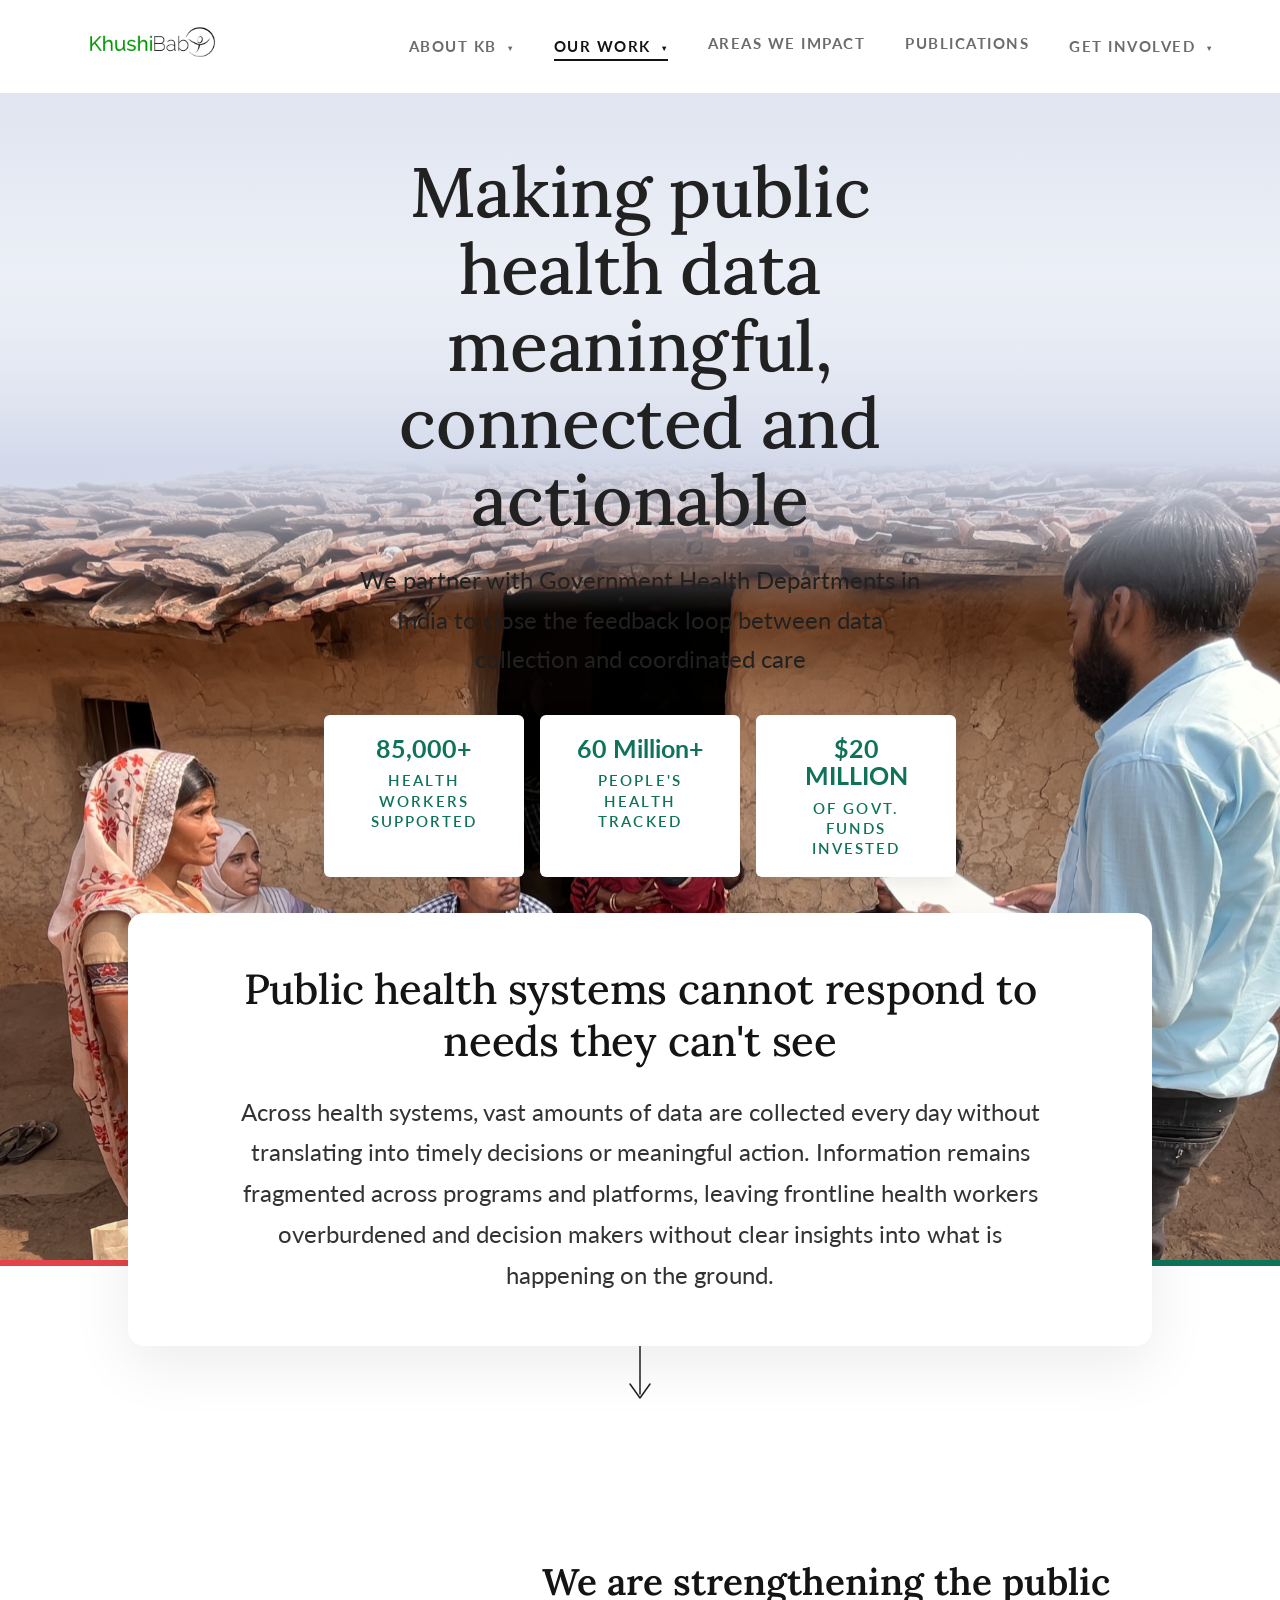
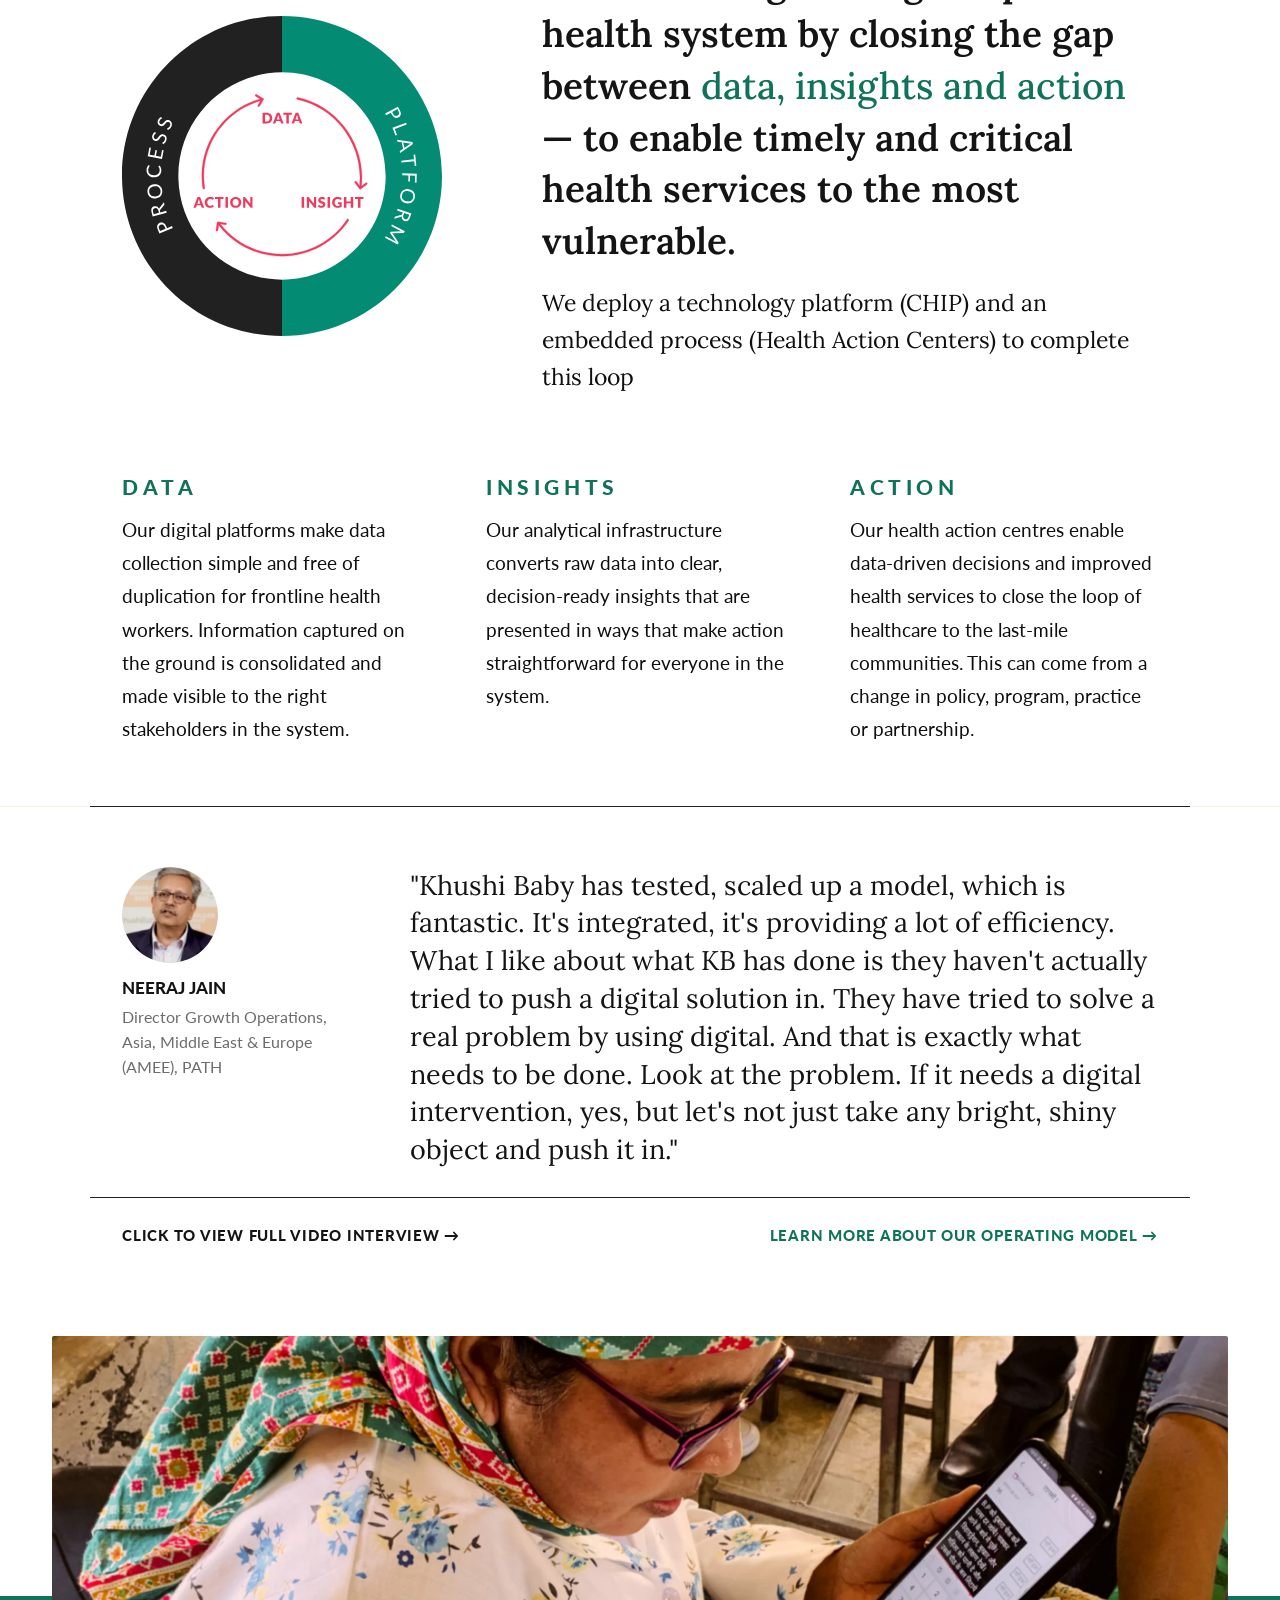
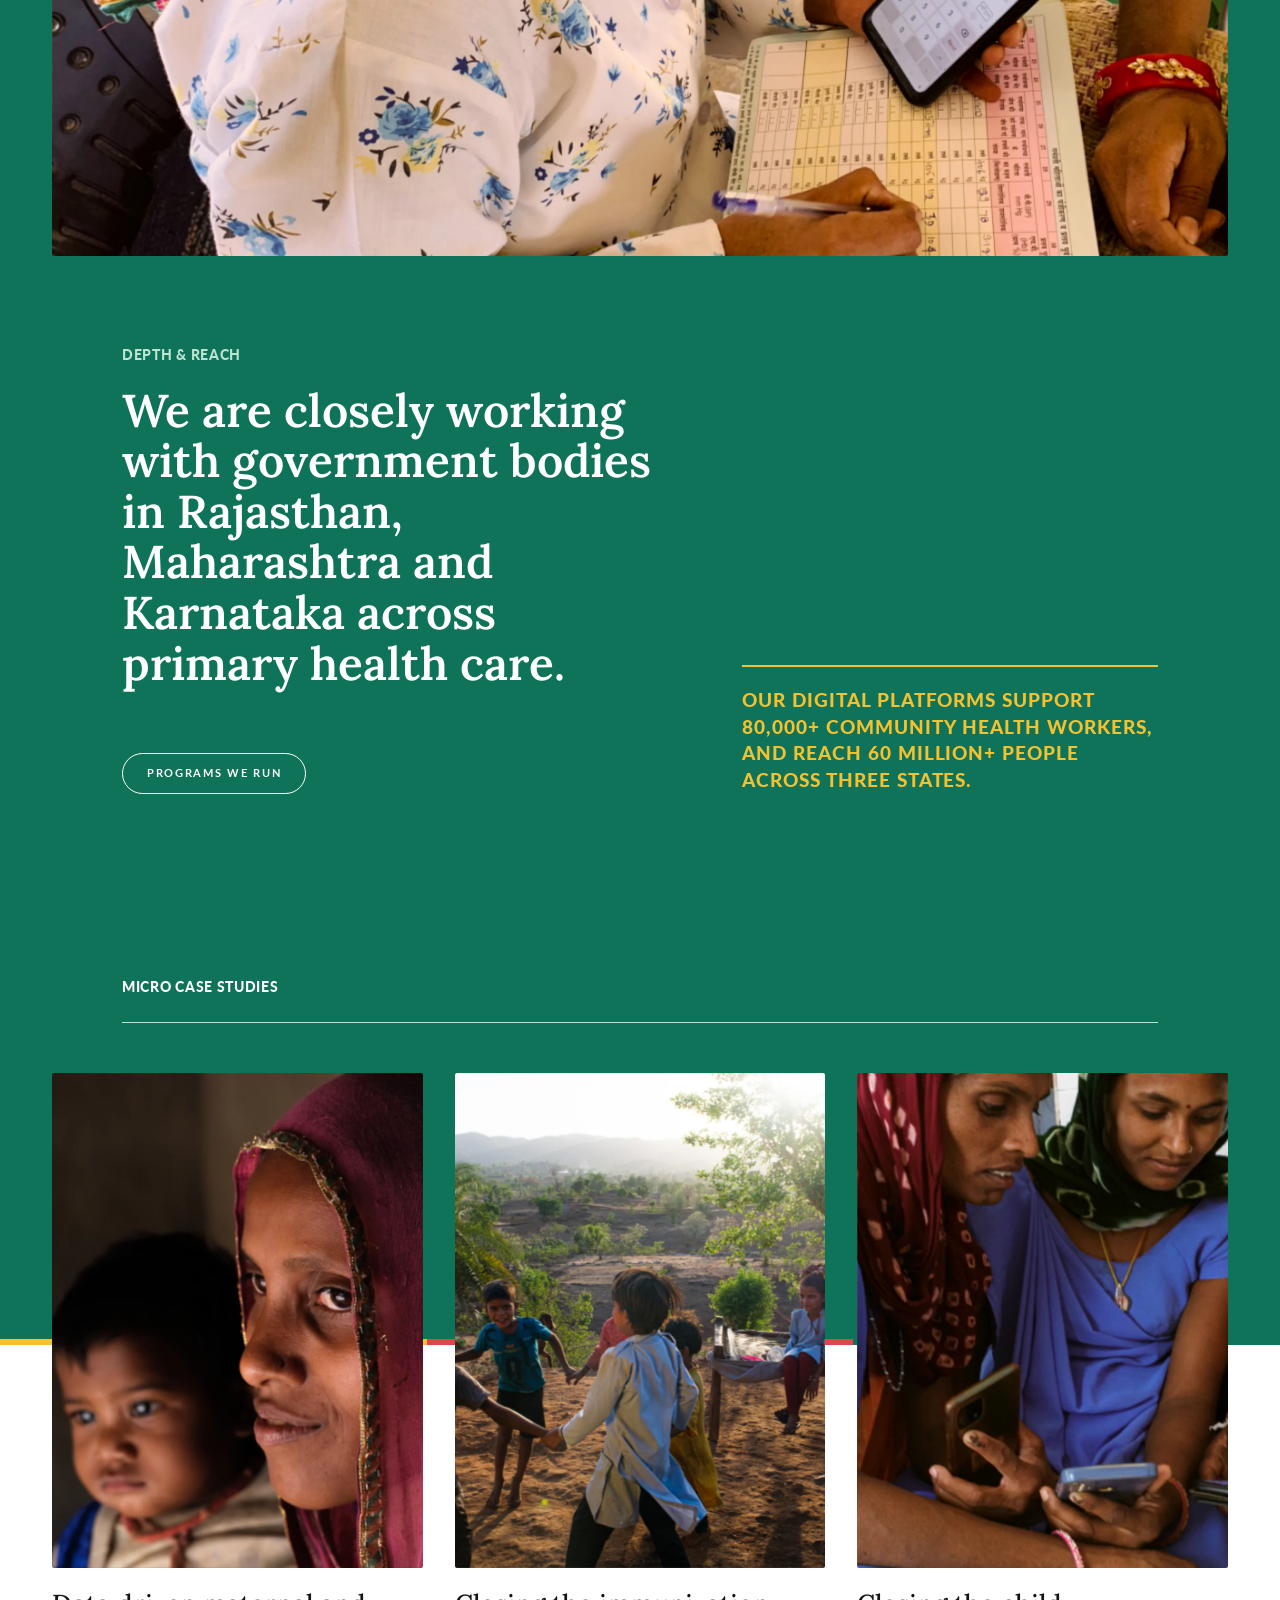
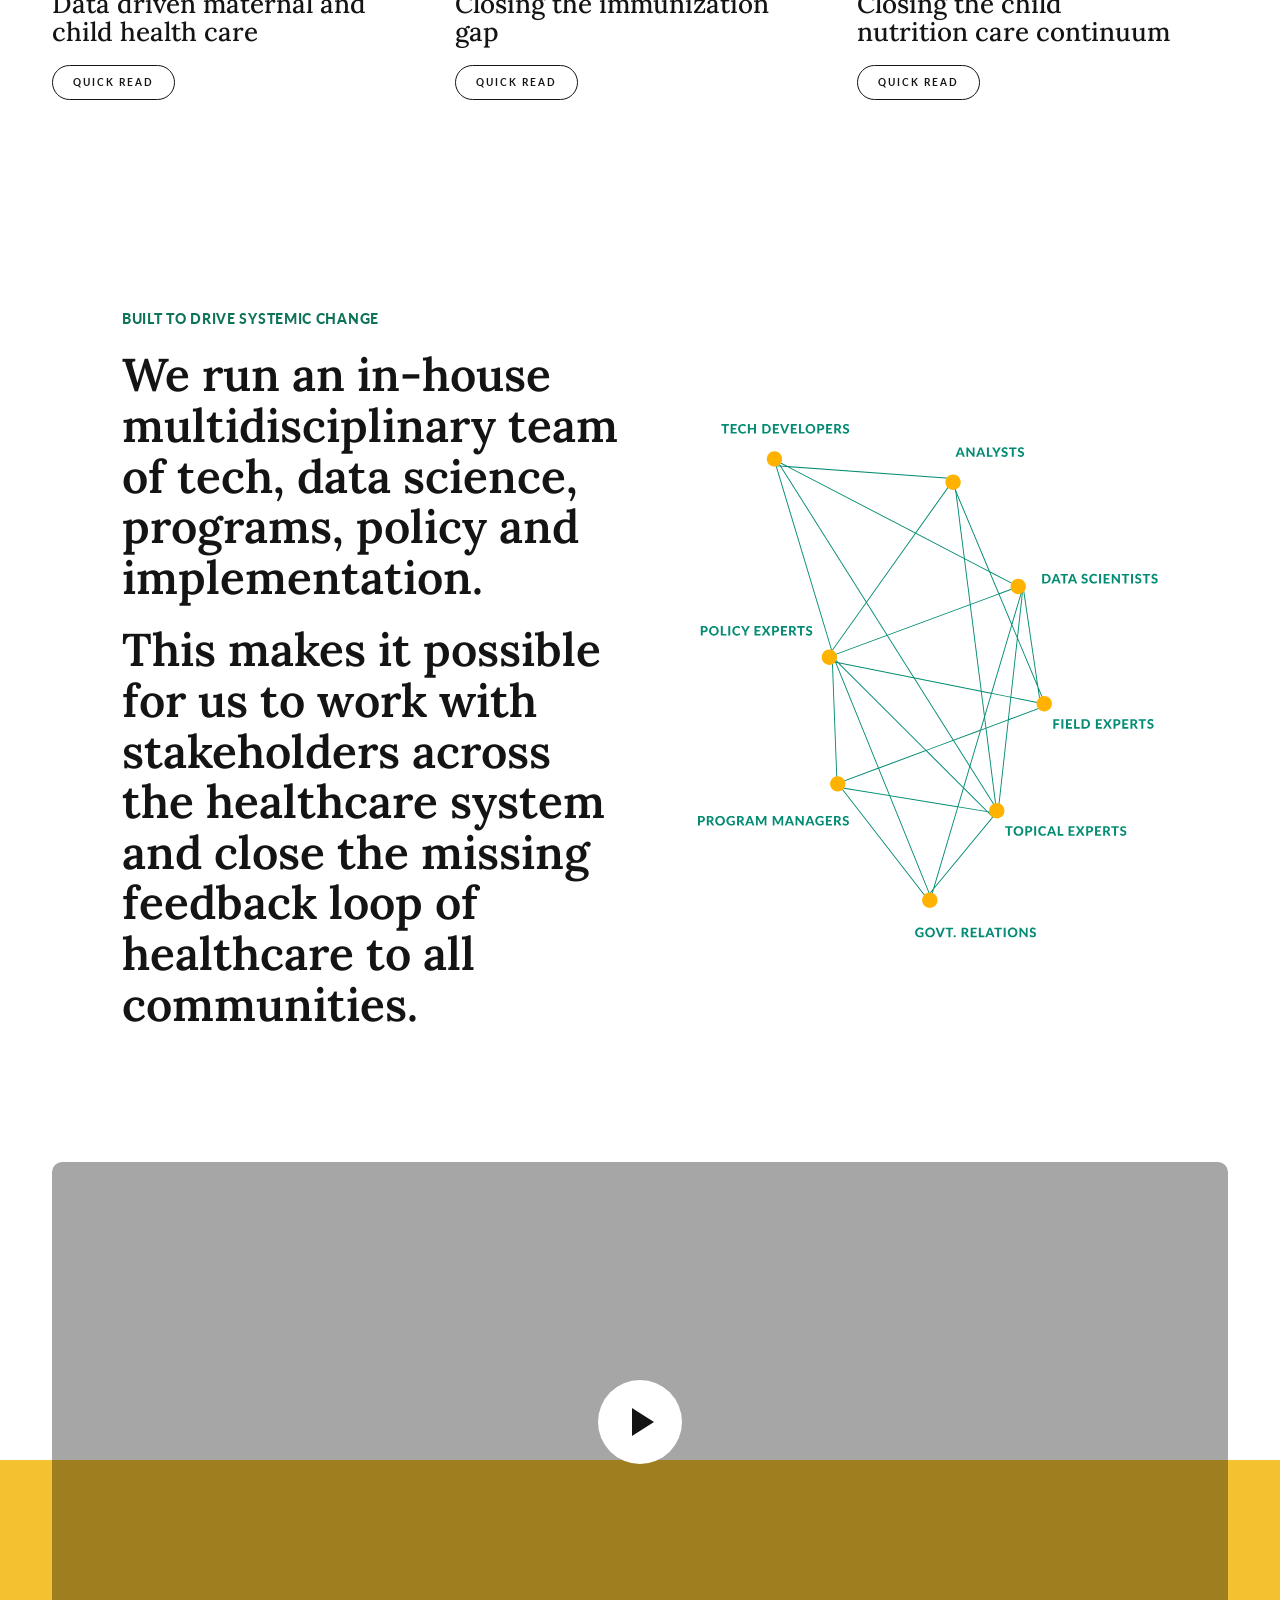
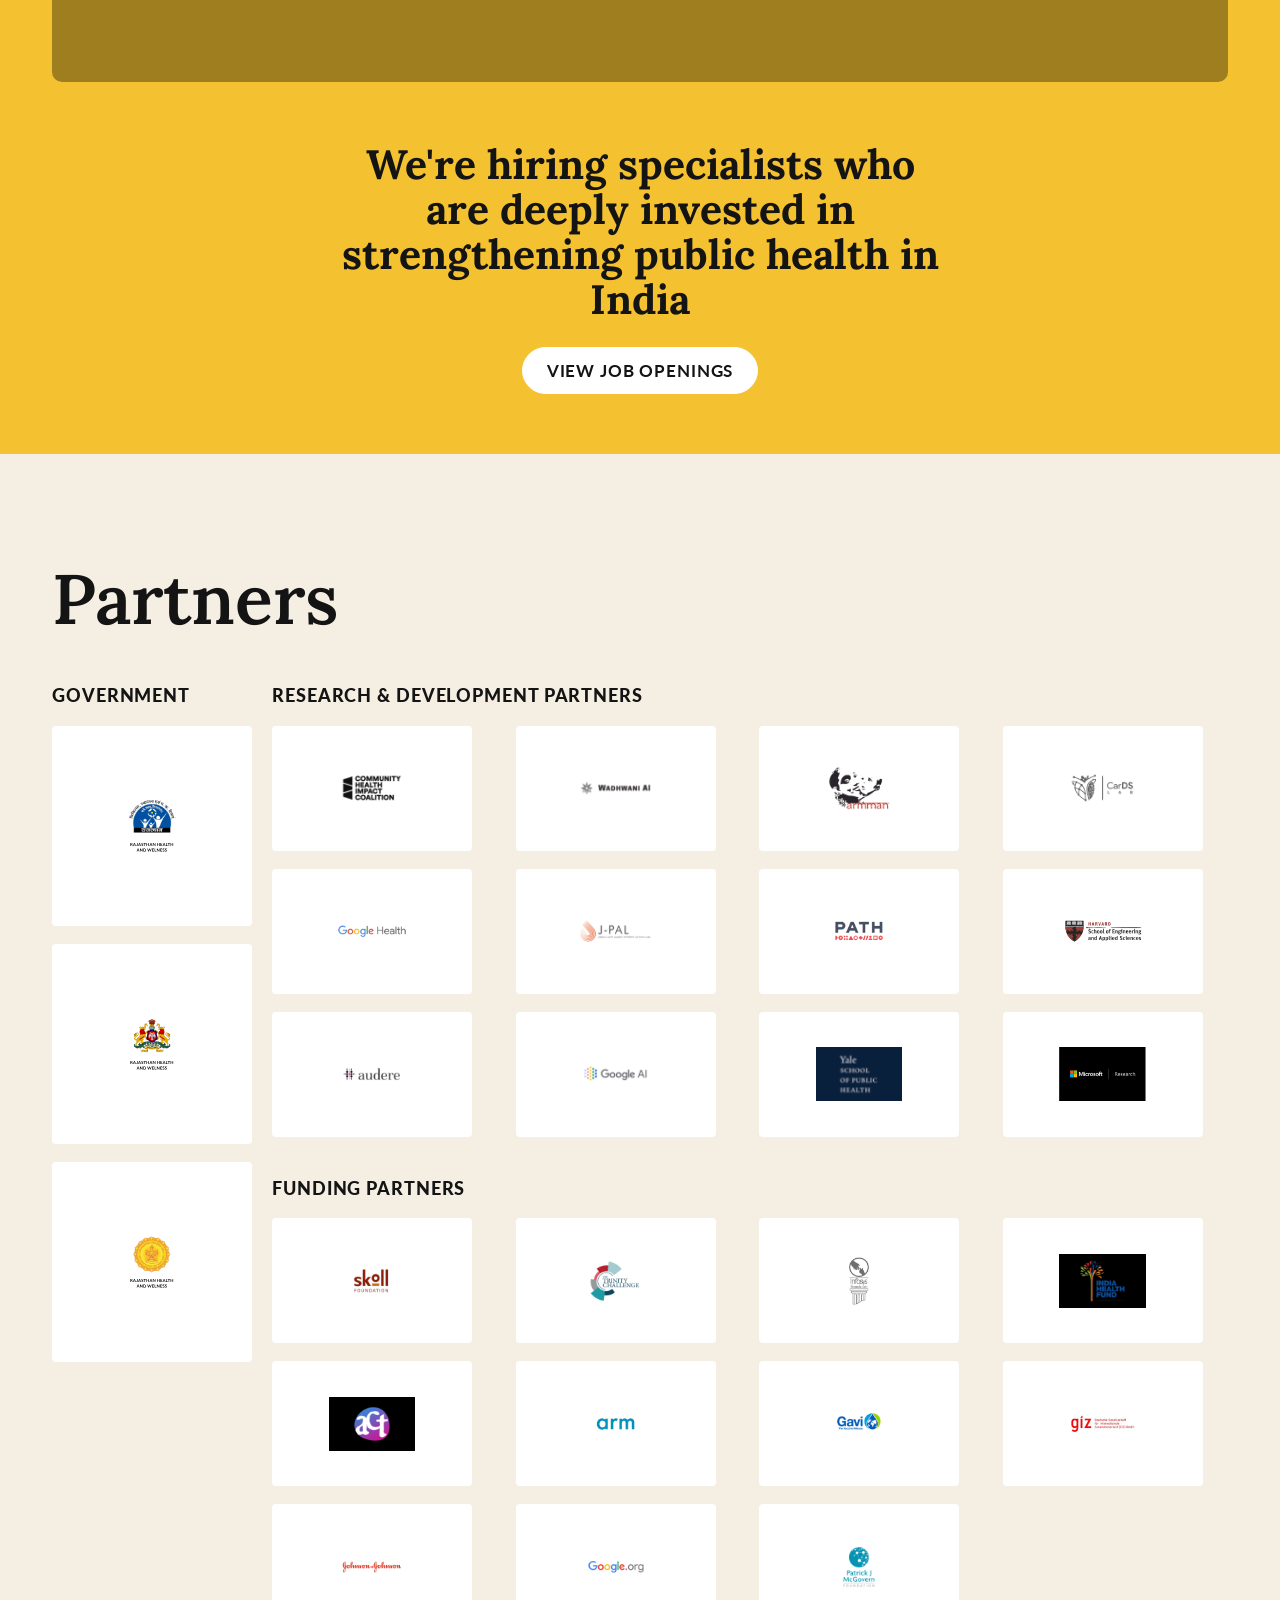
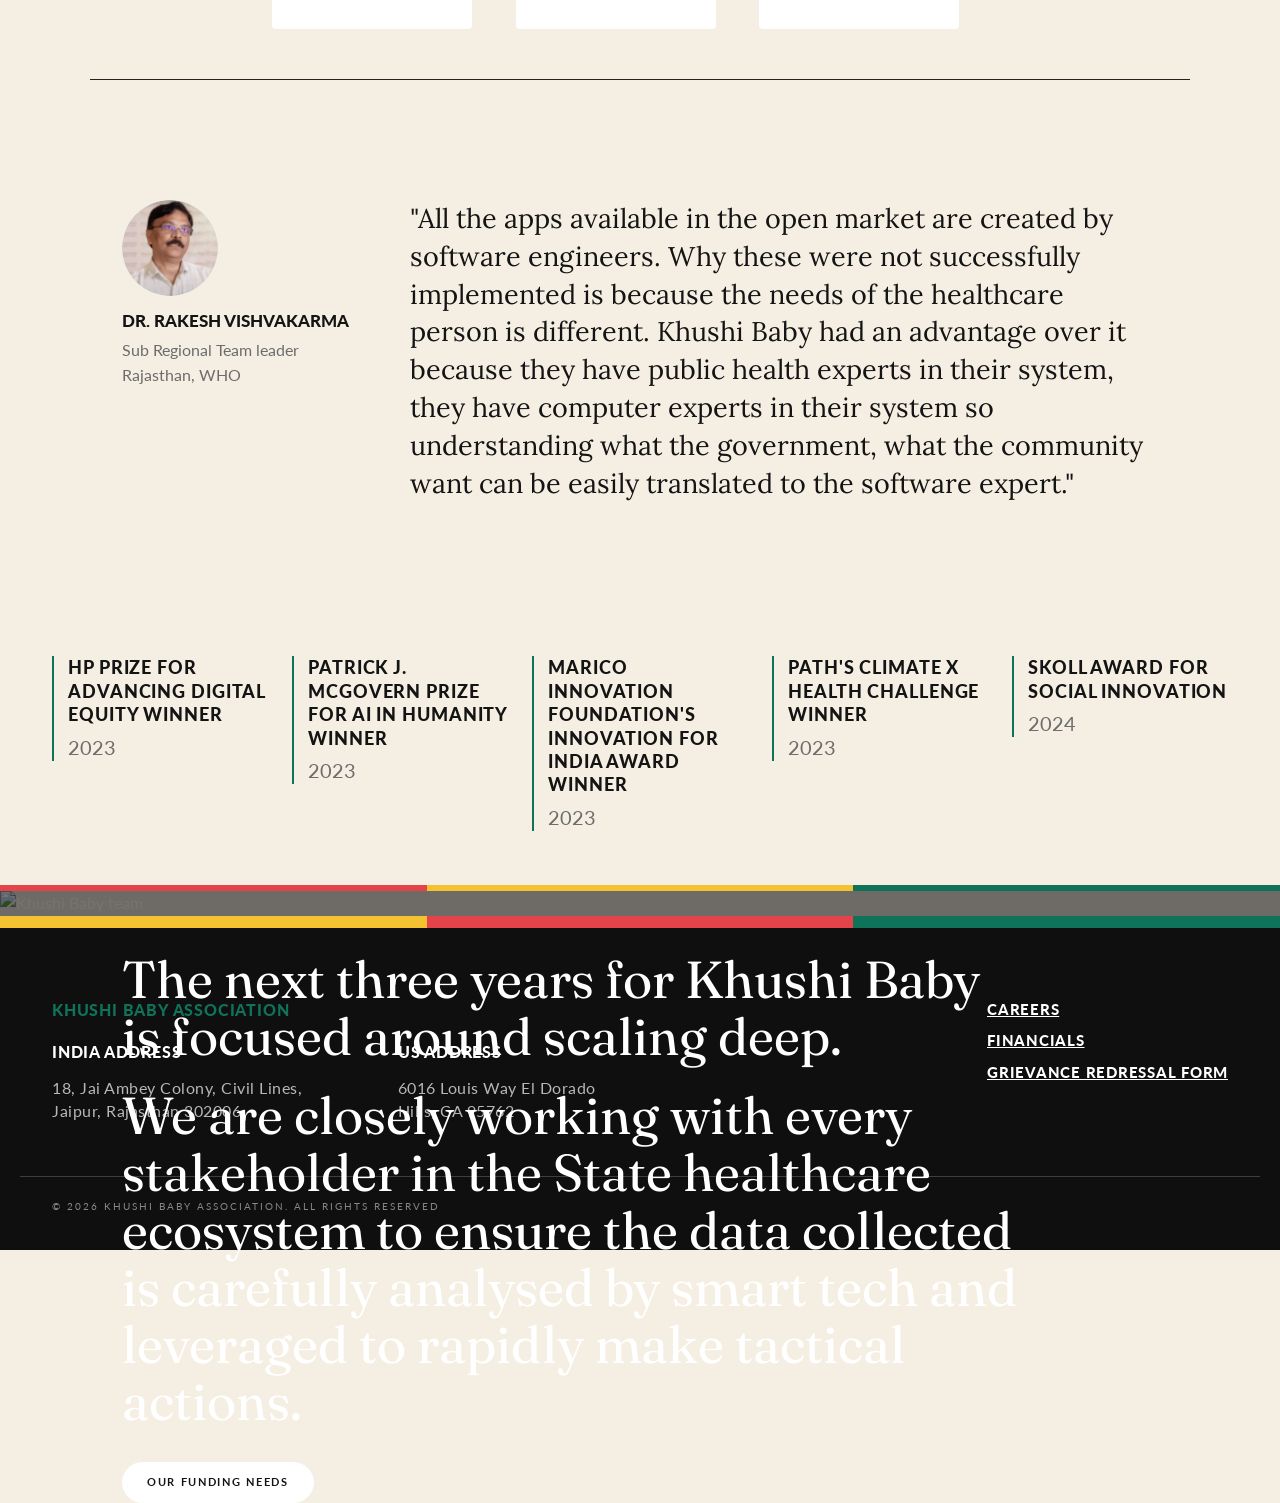
==== commit 303ce5db: "Add About/Impact content and nav dropdowns Update header navigation in index.html, chip.html, health" ====
--- a/index.html
+++ b/index.html
@@ -788,7 +788,17 @@
   <div class="nav-inner">
     <a href="index.html" class="nav-logo"><img src="KB-logo.svg" alt="Khushi Baby" style="height:36px;width:auto;display:inline-block;"></a>
     <nav class="nav-links">
-      <a href="#">ABOUT KB</a>
+      <div class="nav-item">
+        <a href="https://www.khushibaby.org/homepages/about-html" target="_blank">ABOUT KB <span class="caret">▾</span></a>
+        <div class="nav-dropdown">
+          <a href="https://www.khushibaby.org/homepages/about-html" target="_blank">Overview</a>
+          <a href="https://www.khushibaby.org/homepages/our-values" target="_blank">Our Values</a>
+          <a href="https://www.khushibaby.org/homepages/our-story" target="_blank">Our Story</a>
+          <a href="https://www.khushibaby.org/homepages/team-1-html" target="_blank">Our Team</a>
+          <a href="https://www.khushibaby.org/homepages/recognition-awards" target="_blank">Recognition &amp; Awards</a>
+          <a href="https://www.khushibaby.org/homepages/finance-and-reports" target="_blank">Reports &amp; Financials</a>
+        </div>
+      </div>
       <div class="nav-item">
         <a href="index.html" class="active">OUR WORK <span class="caret">▾</span></a>
         <div class="nav-dropdown">
@@ -798,9 +808,17 @@
           <a href="health-action-centers.html">Health Action Centers</a>
         </div>
       </div>
-      <a href="#">AREAS WE IMPACT</a>
-      <a href="#">PUBLICATIONS</a>
-      <a href="#">GET INVOLVED</a>
+      <a href="https://www.khushibaby.org/pages/overview" target="_blank">AREAS WE IMPACT</a>
+      <a href="https://www.khushibaby.org/cause/publications" target="_blank">PUBLICATIONS</a>
+      <div class="nav-item">
+        <a href="https://www.khushibaby.org/ui-elements/career-html" target="_blank">GET INVOLVED <span class="caret">▾</span></a>
+        <div class="nav-dropdown">
+          <a href="https://www.khushibaby.org/ui-elements/career-html" target="_blank">Careers</a>
+          <a href="https://www.khushibaby.org/ui-elements/fellowship" target="_blank">Fellowship</a>
+          <a href="https://www.khushibaby.org/blog/events" target="_blank">Events</a>
+          <a href="https://www.khushibaby.org/ui-elements/donate-page" target="_blank">Donate</a>
+        </div>
+      </div>
     </nav>
   </div>
 </header>
